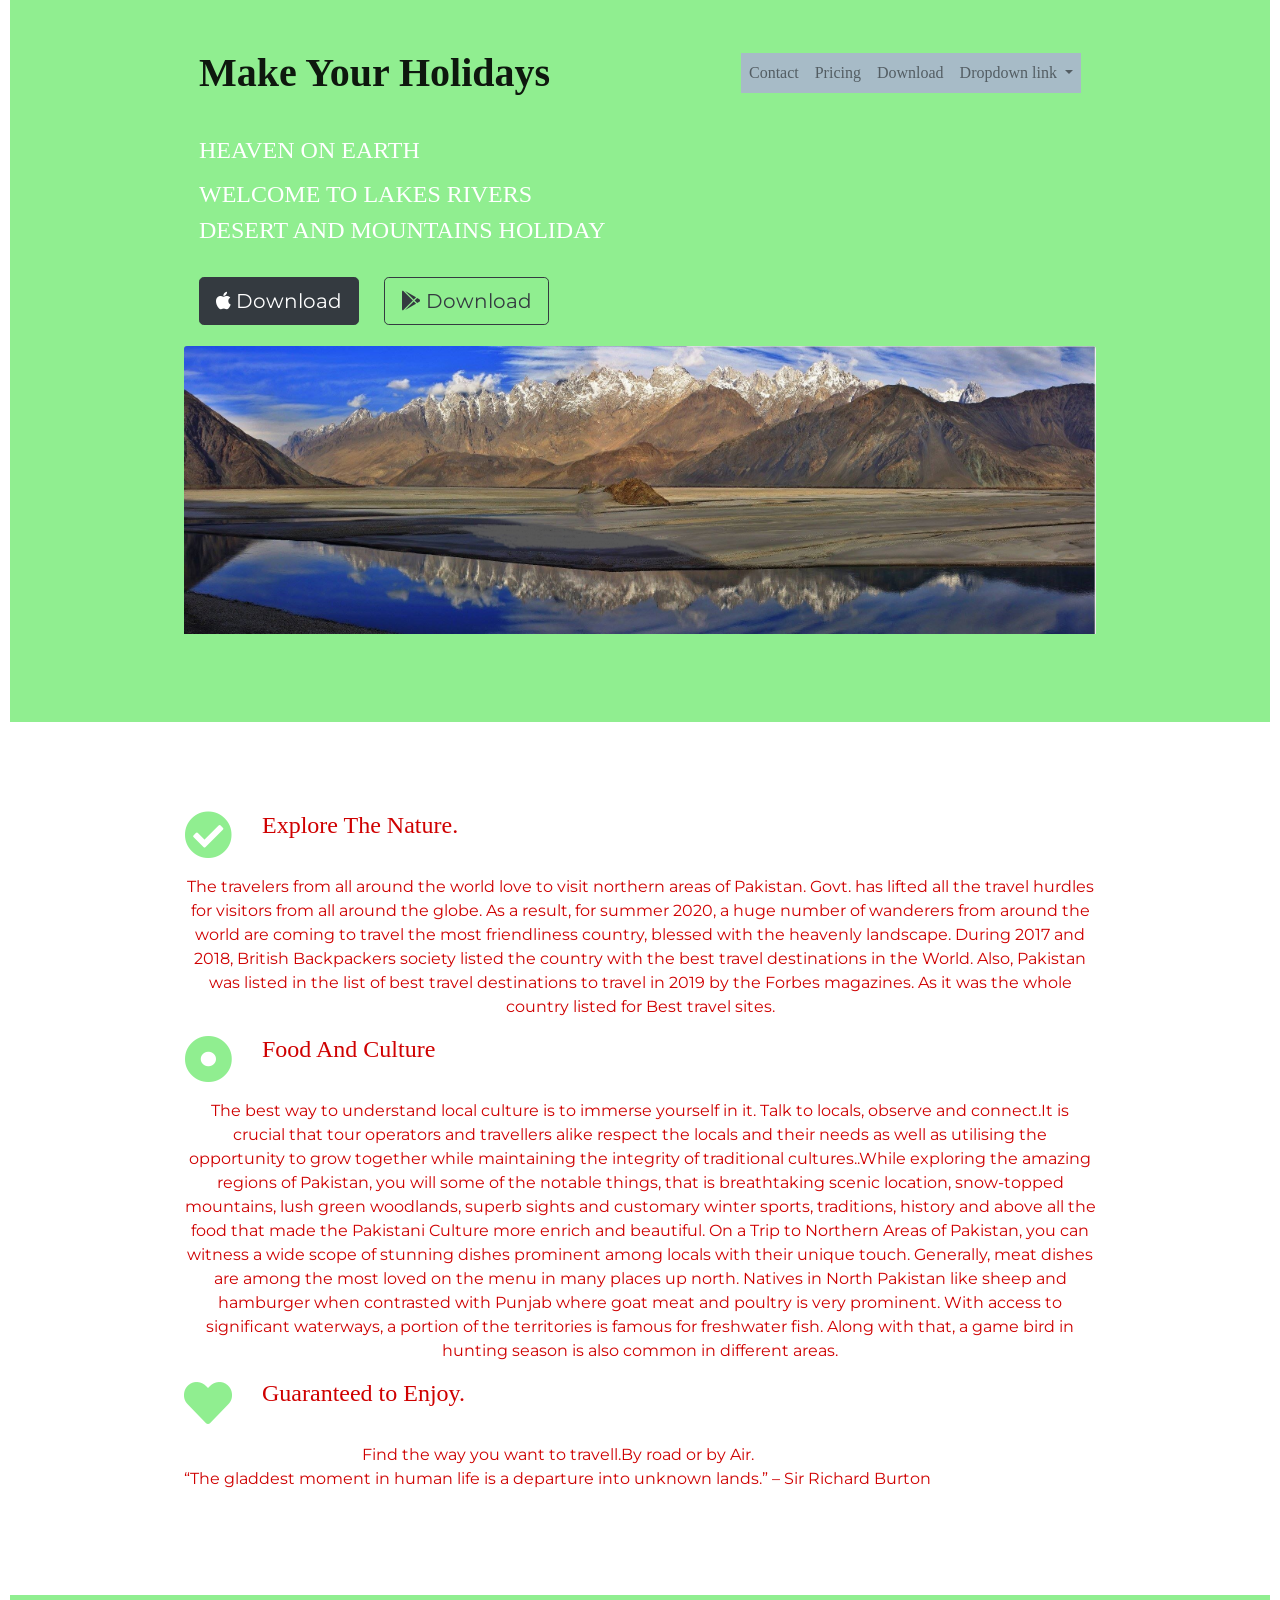
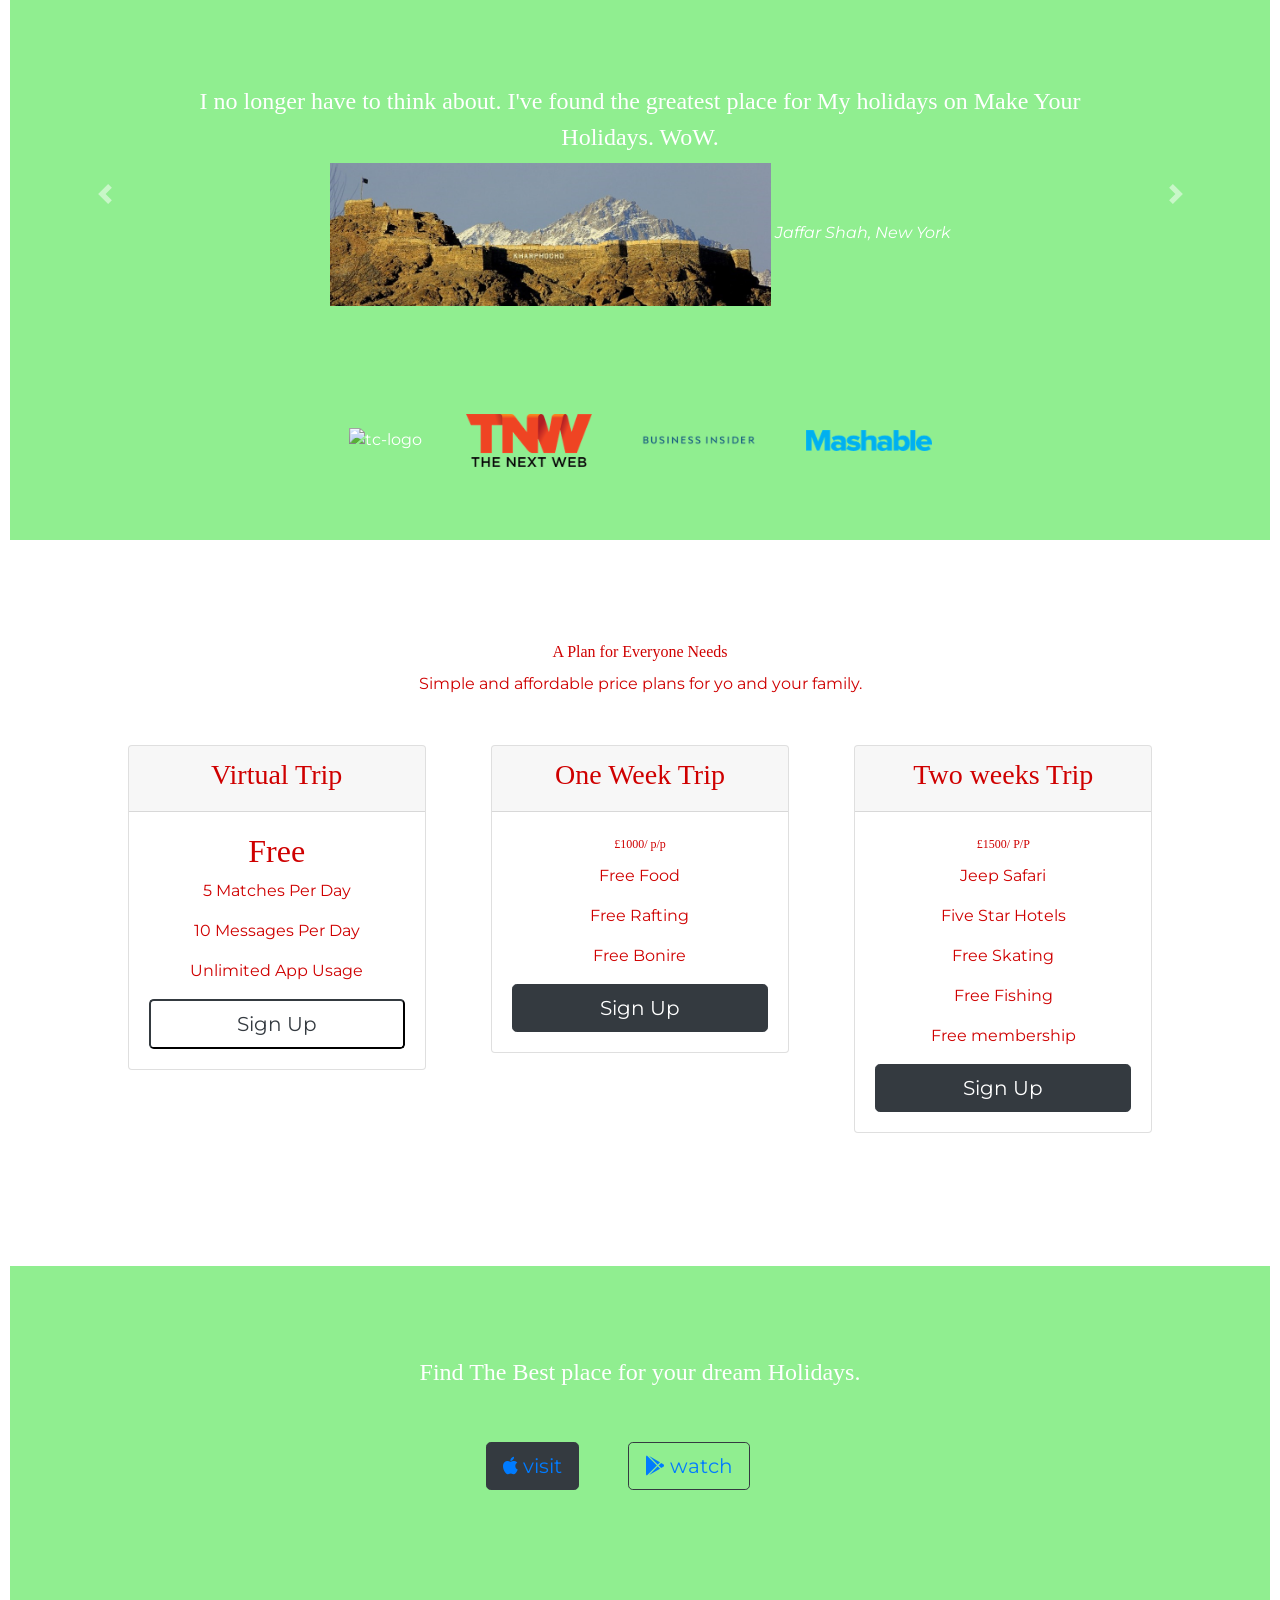
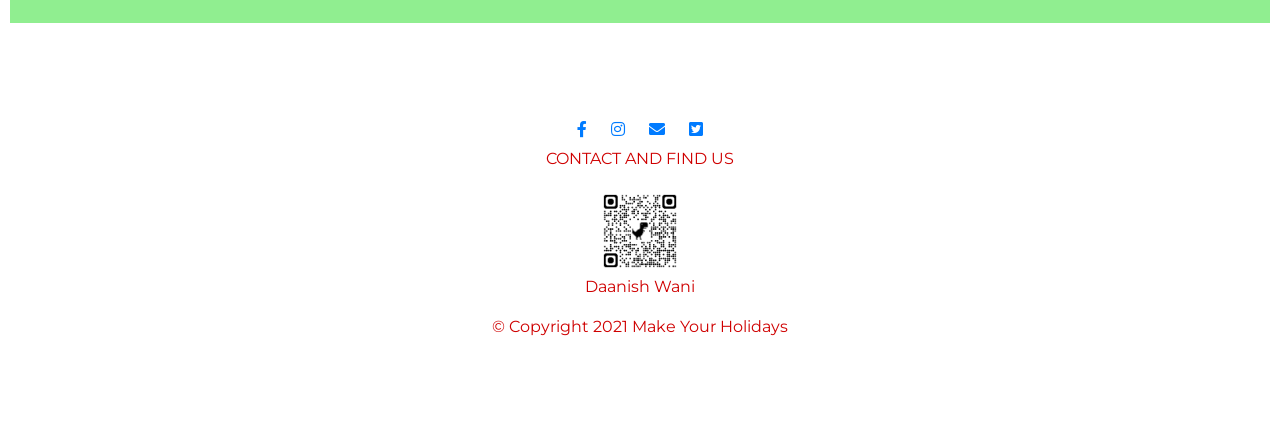
==== index.html @ 4385f71f "Update index.html Zender intergration" ====
<!DOCTYPE html>
<html lang="en" dir="ltr">

<head>
  <meta charset="utf-8">
  <meta name="“viewport”" content="“width=device-width," initial-scale="1.0”">
  <title>Make Your Holidays</title>
  <!-- Google fonts -->
  <link rel="preconnect" href="https://fonts.gstatic.com">
  <link href="https://fonts.googleapis.com/css2?family=Montserrat&family=Ubuntu&display=swap" rel="stylesheet">
  <!-- CSS stylesheet -->
  <link rel="stylesheet" href="https://maxcdn.bootstrapcdn.com/bootstrap/4.0.0/css/bootstrap.min.css" integrity="sha384-Gn5384xqQ1aoWXA+058RXPxPg6fy4IWvTNh0E263XmFcJlSAwiGgFAW/dAiS6JXm" crossorigin="anonymous">
  <link rel="stylesheet" href="CSS/styles.css">
  <!-- font Awesome -->
  <link rel="stylesheet" href="https://use.fontawesome.com/releases/v5.15.3/css/all.css" integrity="sha384-SZXxX4whJ79/gErwcOYf+zWLeJdY/qpuqC4cAa9rOGUstPomtqpuNWT9wdPEn2fk" crossorigin="anonymous">
  <!-- Boots Scripts -->
  <script src="https://code.jquery.com/jquery-3.2.1.slim.min.js" integrity="sha384-KJ3o2DKtIkvYIK3UENzmM7KCkRr/rE9/Qpg6aAZGJwFDMVNA/GpGFF93hXpG5KkN" crossorigin="anonymous"></script>
  <script src="https://cdnjs.cloudflare.com/ajax/libs/popper.js/1.12.9/umd/popper.min.js" integrity="sha384-ApNbgh9B+Y1QKtv3Rn7W3mgPxhU9K/ScQsAP7hUibX39j7fakFPskvXusvfa0b4Q" crossorigin="anonymous"></script>
  <script src="https://maxcdn.bootstrapcdn.com/bootstrap/4.0.0/js/bootstrap.min.js" integrity="sha384-JZR6Spejh4U02d8jOt6vLEHfe/JQGiRRSQQxSfFWpi1MquVdAyjUar5+76PVCmYl" crossorigin="anonymous"></script>
</head>

<body>

  <section class="colored-section" id="title">
    <div class="container-fluid">

      <!-- Nav Bar -->
      <nav class="navbar navbar-expand-lg navbar-light">
        <a class="navbar-brand" href=""> Make Your Holidays</a>
        <button class="navbar-toggler" type="button" data-toggle="collapse" data-target="#navbarSupportedContent" aria-controls="navbarSupportedContent" aria-expanded="false" aria-label="Toggle navigation">
          <span class="navbar-toggler-icon"></span>
        </button>
        <div class="collapse navbar-collapse" id="navbarSupportedContent">
          <ul class="navbar-nav ml-auto">
            <li class="nav-item">
              <a class="nav-link" href="#footer">Contact</a>
            </li>
            <li class="nav-item">
              <a class="nav-link" href="#pricing">Pricing</a>
            </li>
            <li class="nav-item">
              <a class="nav-link" href="#cta">Download</a>
            </li>
            <li class="nav-item dropdown">
              <a class="nav-link dropdown-toggle" href="#" id="navbarDropdownMenuLink" data-toggle="dropdown" aria-haspopup="true" aria-expanded="false">
                Dropdown link
              </a>
              <div class="dropdown-menu" aria-labelledby="navbarDropdownMenuLink">
                <a class="dropdown-item" href="#">Action</a>
                <a class="dropdown-item" href="#">Another action</a>
                <a class="dropdown-item" href="#">Something else here</a>

          </ul>
        </div>
      </nav>




      <!-- Title -->


      <div class="row">
        <div class="col-lg-6">
          <h1 class="big-heading">HEAVEN ON EARTH</h1>
          <h1 class="big-heading">WELCOME TO LAKES RIVERS DESERT AND MOUNTAINS HOLIDAY</h1>
          <button type="button" class="btn btn-dark btn-lg download-button"><i class="fab fa-apple"></i> Download</button>
          <button type="button" class=" btn btn-outline-dark btn-lg download-button"> <i class="fab fa-google-play"></i> Download</button>
        </div>
        <img class="card-img-top" src="images/skardu7.jpg" alt="skardu-image">

        </div>
      </div>
    </div>
  </section>


  <!-- Features -->

  <section id="features">
    <section class="white-section" id="features">
      <div class="container-fluid">


        <div class="row">

          <!-- <div class="feature-box col-lg-4"> -->
          <i class=" icon fas fa-check-circle fa-3x"></i>
          <h3 class="feature-title">Explore The Nature.</h3>

          <p>The travelers from all around the world love to visit northern areas of Pakistan. Govt. has lifted all the travel hurdles for visitors from all around the globe. As a result, for summer 2020, a huge number of wanderers from around the
            world
            are coming to travel the most friendliness country, blessed with the heavenly landscape. During 2017 and 2018, British Backpackers society listed the country with the best travel destinations in the World. Also, Pakistan was listed in the
            list
            of best travel destinations to travel in 2019 by the Forbes magazines. As it was the whole country listed for Best travel sites.</p>
          <!-- <div class="feature-box col-lg-4"> -->

          <i class=" icon fas fa-dot-circle fa-3x"></i>
          <h3 class="feature-title">Food And Culture</h3>
          <p>The best way to understand local culture is to immerse yourself in it. Talk to locals, observe and connect.It is crucial that tour operators and travellers alike respect the locals
            and their needs as well as utilising the opportunity to grow together while maintaining the integrity of traditional cultures..While exploring the amazing regions of Pakistan, you will some of the notable things, that is breathtaking
            scenic
            location, snow-topped mountains, lush green woodlands, superb sights and customary winter sports, traditions, history and above all the food that made the Pakistani Culture more enrich and beautiful.
            On a Trip to Northern Areas of Pakistan, you can witness a wide scope of stunning dishes prominent among locals with their unique touch. Generally, meat dishes are among the most loved on the menu in many places up north. Natives in North
            Pakistan like sheep and hamburger when contrasted with Punjab where goat meat and poultry is very prominent. With access to significant waterways, a portion of the territories is famous for freshwater fish. Along with that, a game bird in
            hunting season is also common in different areas. </p>
          <!-- <div class="feature-box col-lg-4"> -->

          <i class="icon fas fa-heart fa-3x"></i>

          <h3 class="feature-title">Guaranteed to Enjoy.</h3>

          <p>Find the way you want to travell.By road or by Air.<br>“The gladdest moment in human life is a departure into unknown lands.” – Sir Richard Burton</p>

    </section>


    <!-- Testimonials -->

    <section class="colored-section" id="testimonials">

      <div id="testimonial-carousel" class="carousel slide" data-ride="false">
        <div class="carousel-inner">
          <div class="carousel-item active container-fluid">
            <h2 class="testimonial-text">I no longer have to think about. I've found the greatest place for My holidays on Make Your Holidays. WoW.</h2>
            <img class="testimonial-image" src="images/skardu3.jpg" alt="skardu-3">
            <em>Jaffar Shah, New York</em>
          </div>
          <div class="carousel-item container-fluid ">
            <h2 class="testimonial-text">Me and my family used to be so feeling bored, but with Make Your holidays help, We've found the best place for holidays. I think.</h2>
            <img class="testimonial-image" src="images/skardu6.jpg" alt="skardu-6">
            <em>Baqir Ali, London</em>
          </div>

          <div class="carousel-item container-fluid ">
            <h2 class="testimonial-text">If  you really want to enjoy to breath fresh air, escape from your daily routine life and want to feel the nature then try Make My Holidays.</h2>
            <img class="testimonial-image" src="images/skardu7.jpg" alt="skardu-7">
            <em>Suraj Khan, London</em>
          </div>
          
            <div class="carousel-item container-fluid ">
            <h2 class="testimonial-text">This is not a dream, this is not imagination or this is not a animation what i say this is real You can feel it you can see it. Just you think about to go there. Click to Make My Holidays.</h2>
            <img class="testimonial-image" src="images/skardu8.jpg" alt="skardu-8">
            <em>Badsha Khan, Chagee</em>
          </div>
        </div>
        <a class="carousel-control-prev" href="#testimonial-carousel" role="button" data-slide="prev">
          <span class="carousel-control-prev-icon"></span>
          <span class="sr-only">Previous</span>
        </a>
        <a class="carousel-control-next" href="#testimonial-carousel" role="button" data-slide="next">
          <span class="carousel-control-next-icon"></span>

        </a>
      </div>
    </section>


    <!-- Press -->

    <section class="colored-section" id="press">
      <img class="press-logo" src="images/techcrunch.png" alt="tc-logo">
      <img class="press-logo" src="images/tnw.png" alt="tnw-logo">
      <img class="press-logo" src="images/bizinsider.png" alt="biz-insider-logo">
      <img class="press-logo" src="images/mashable.png" alt="mashable-logo">

    </section>

    <!-- Pricing -->

    <section class="white-section" id="pricing">

      <h2 class="section-heading">A Plan for Everyone Needs</h2>
      <p>Simple and affordable price plans for yo and your family.</p>

      <div class="row">

        <div class=" pricing-colum col-lg-4 col-md-6">
          <div class="card">
            <div class="card-header">
              <h3>Virtual Trip</h3>
            </div>
            <div class="card-body">

              <h2>Free</h2>
              <p>5 Matches Per Day</p>
              <p>10 Messages Per Day</p>
              <p>Unlimited App Usage</p>
              <button class="brn btn-lg btn-block btn-outline-dark" type="button">Sign Up</button>
            </div>
          </div>
        </div>

        <div class="pricing-colum col-lg-4 col-md-6">
          <div class="card">
            <div class="card-header">
              <h3>One Week Trip</h3>
            </div>

            <div class="card-body">
              <h2 class="price-text">£1000/ p/p</h2>
              <p>Free Food</p>
              <p>Free Rafting</p>
              <p>Free Bonire </p>
              <button class=" btn btn-lg btn-block btn-dark" type="button">Sign Up</button>

            </div>
          </div>
        </div>
        <div class="pricing-colum col-lg-4">
          <div class="card">
            <div class="card-header">
              <h3>Two weeks Trip</h3>
            </div>
            <div class="card-body">
              <h2 class="price-text">£1500/ P/P</h2>
              <p>Jeep Safari</p>
              <p>Five Star Hotels</p>
              <p>Free Skating</p>
              <p>Free Fishing</p>
              <p>Free membership</p>
              <button class=" btn btn-lg btn-block btn-dark" type="button">Sign Up</button>
            </div>

          </div>
        </div>
    </section>


    <!-- Call to Action -->

    <section class="colored-section" id="cta">
      <div class="container-fluid">


        <h3 class="big-heading">Find The Best place for your dream Holidays.</h3>
        <button class="download-button btn btn-lg btn-dark" type="button"><a class="cta" href="https://tripadvisor.co.uk/Tourism-g3576448-Gilgit_Baltistan-Vacations.html" target="_blank"><i class="fab fa-apple"></i> visit</button></a>
        <button class="download-button btn btn-lg btn-outline-dark" type="button"><a class="cta" href="https://youtube.com/watch?v=F8cYhngAZfI" target="_blank"> <i class="fab fa-google-play"></i> watch</button>
      </div>
    </section>




    <!-- Footer -->



    <footer class="white-section" id="footer">
      <div class="container-fluid">


        <a class="footer-link" href="https://www.facebook.com" target="_blank"><i class="social-icon fab fa-facebook-f"></i></a>
        <a class="footer-link" href="https://www.instagram.com" target="_blank"> <i class="social-icon fab fa-instagram"></i></a>
        <a class="footer-link" href="mailto:username@mail.com" target="_blank"> <i class="social-icon fas fa-envelope"></i></a>
        <a class="footer-link" href="https://www.twitter.com" target="_blank"> <i class="social-icon fab fa-twitter-square"></i></a>
        <p class="footer-text">CONTACT AND FIND US</p>
        <img class="QR"src="images/ZendrQR.png" alt="QR-image">
                       <p> Daanish Wani</p>
                <p>© Copyright 2021 Make Your Holidays</p>
      </div>
    </footer>


</body>


</html>
---- CSS/styles.css ----
body{
  font-family: "Montserrat";
  text-align: center;
  color:#cf0000;
  padding:0 10px;
}
/* Headings */
.big-heading{
  font-family: "Montserrat-Black";
  font-size: 1.5rem;
  line-height: 1.5;
}
.section-heading{
  font-size: 1rem;
  line-height: 1.5;
}
/* Container */
.container-fluid{
  padding:7% 15%;
}
/* Section */
.colored-section{
  background-color: lightgreen;
  color:#fff;
}
.white-section{
  background-color: #fff;
  top-width: 5px;
  bottom-width:5px;

}

h1, h2, h3, h4, h5,h6 {
font-family: "Montserrat-Bold"

}


/* Navegation Bar */
.navbar{
  padding: 0 0 1.5rem;

}

.navbar-brand{
  font-family: "unbuntu";
  font-size:2.5rem;
  font-weight: bold;
}
.nav-item{

  background-color: #a7bbc7;
}
.nav-link{
  font-size: 1rem;
  font-family: "Montserrat-light";
}


/* Download Button */
.download-button{
  margin:5% 5% 5% 0;
}
/* Title Section */

#title .container-fluid{

  padding:3% 15% 7%;
    text-align: left;
}


/* title-image */
.title-image{
  width: 80%;
  transform: rotate(0deg);
  position: absolute;
   right:5%;

}
/* Features Section */
#features{

  position: relative;
  z-index: 1;
}
.feature-title{
  font-size: 1.5rem;
  margin-left: 30px;
}
.feature-box{

  padding: 5%;
}
.icon{
  color:lightgreen;
  margin-bottom:1rem;

}
.icon:hover{
  color:#000;
}
/* testimonial Section */

.testimonial-text{
  font-size: 1.5rem;
  line-height: 1.5;
}
.testimonial-image{
  width: 50%

}

.skardu-image{
  width:10%;
  border-square: 100%;
  margin:5%;
}

#press{
  padding-bottom: 5%;

}
.press-logo{
  width:10%;
margin:20px 20px 10px;
}
/* Pricing section */
#pricing{
  padding:100px;
}
.price-text{
  font-size: .75rem;
  line-height: 1.5rem;
}
.pricing-colum{
  padding:3% 3%;

}
/* CTS Section */
/* Deleted becasue of refactoring the code */
.cta-heading{
font-family: "Montserrat-black";
font-size:1.5rem;
line-height:1.5rem;

}

.social-icon{
  margin:10px 10px;
}
.QR{
  width: 10%;
}
@media(max-width: 1028px){
  #title {
    text-align: center;
  }
  .title-image{
    position:static;
    transform: rotate(0);
  }
}
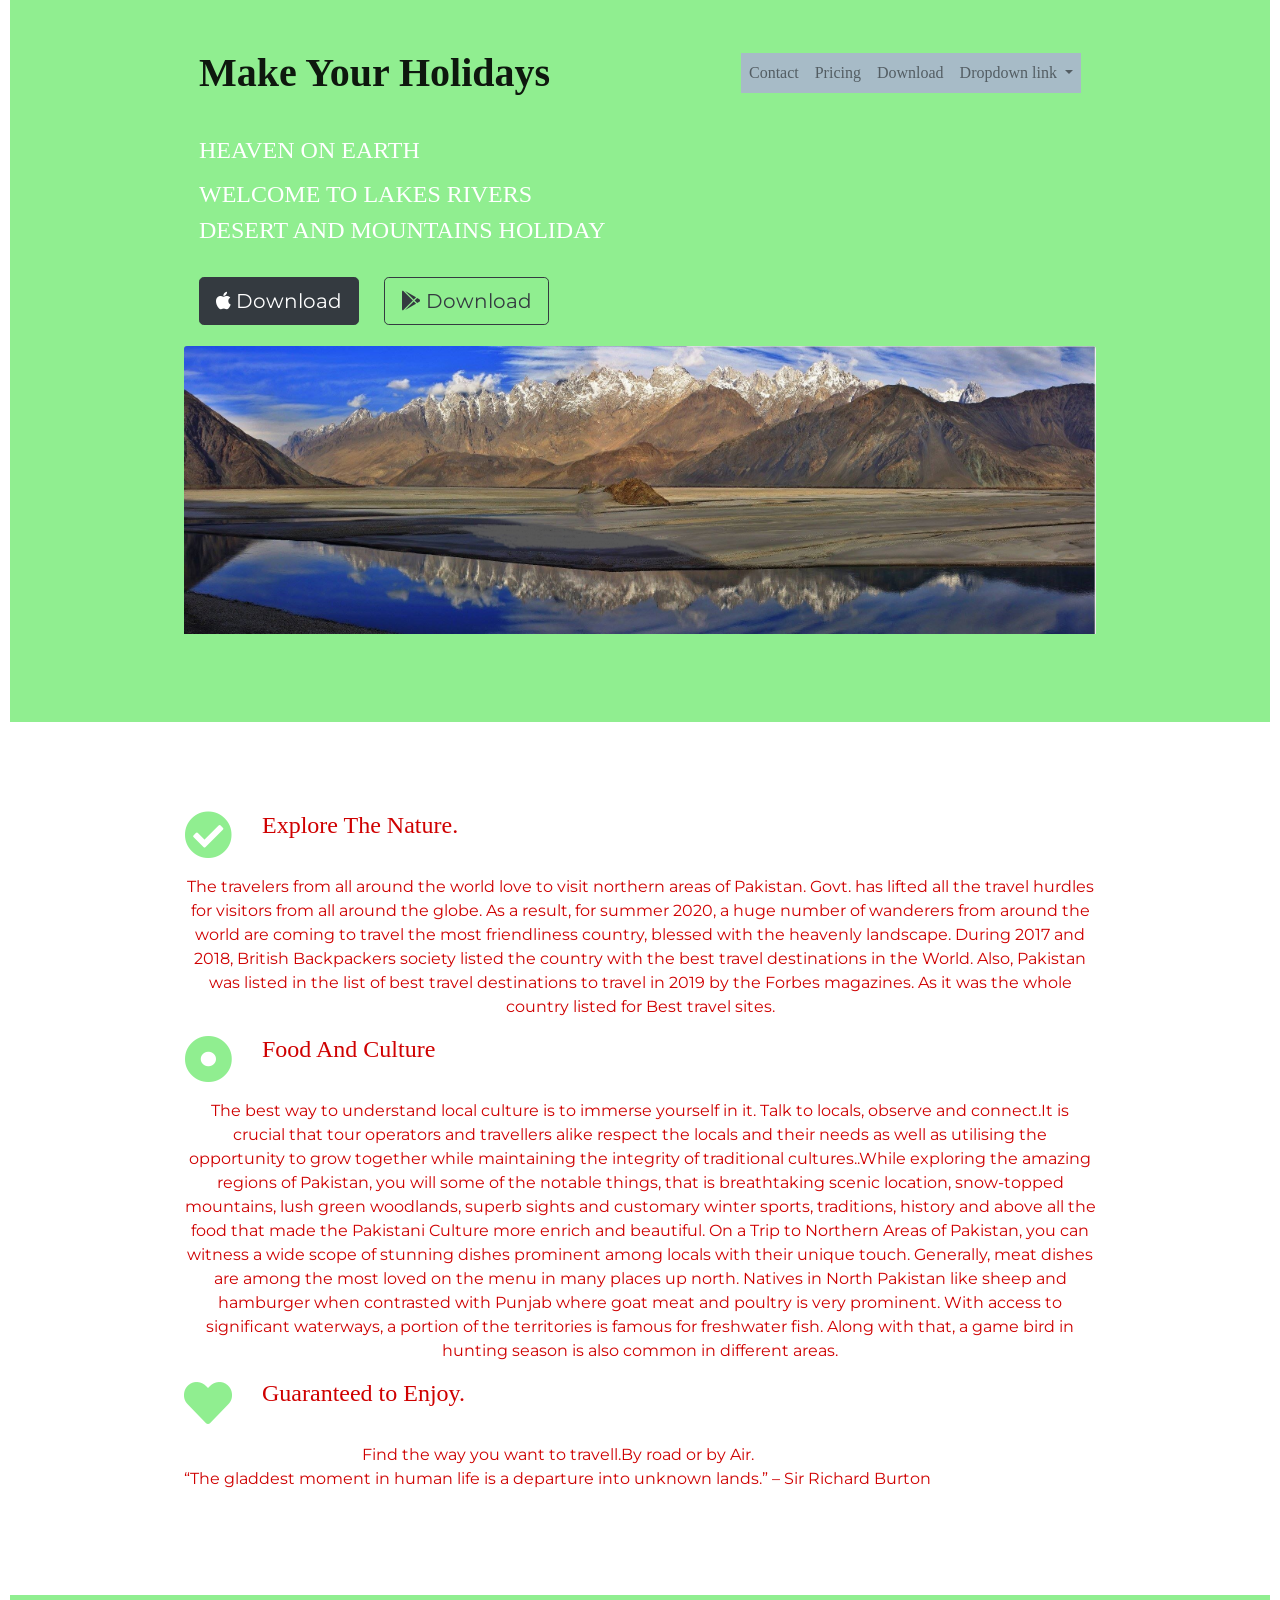
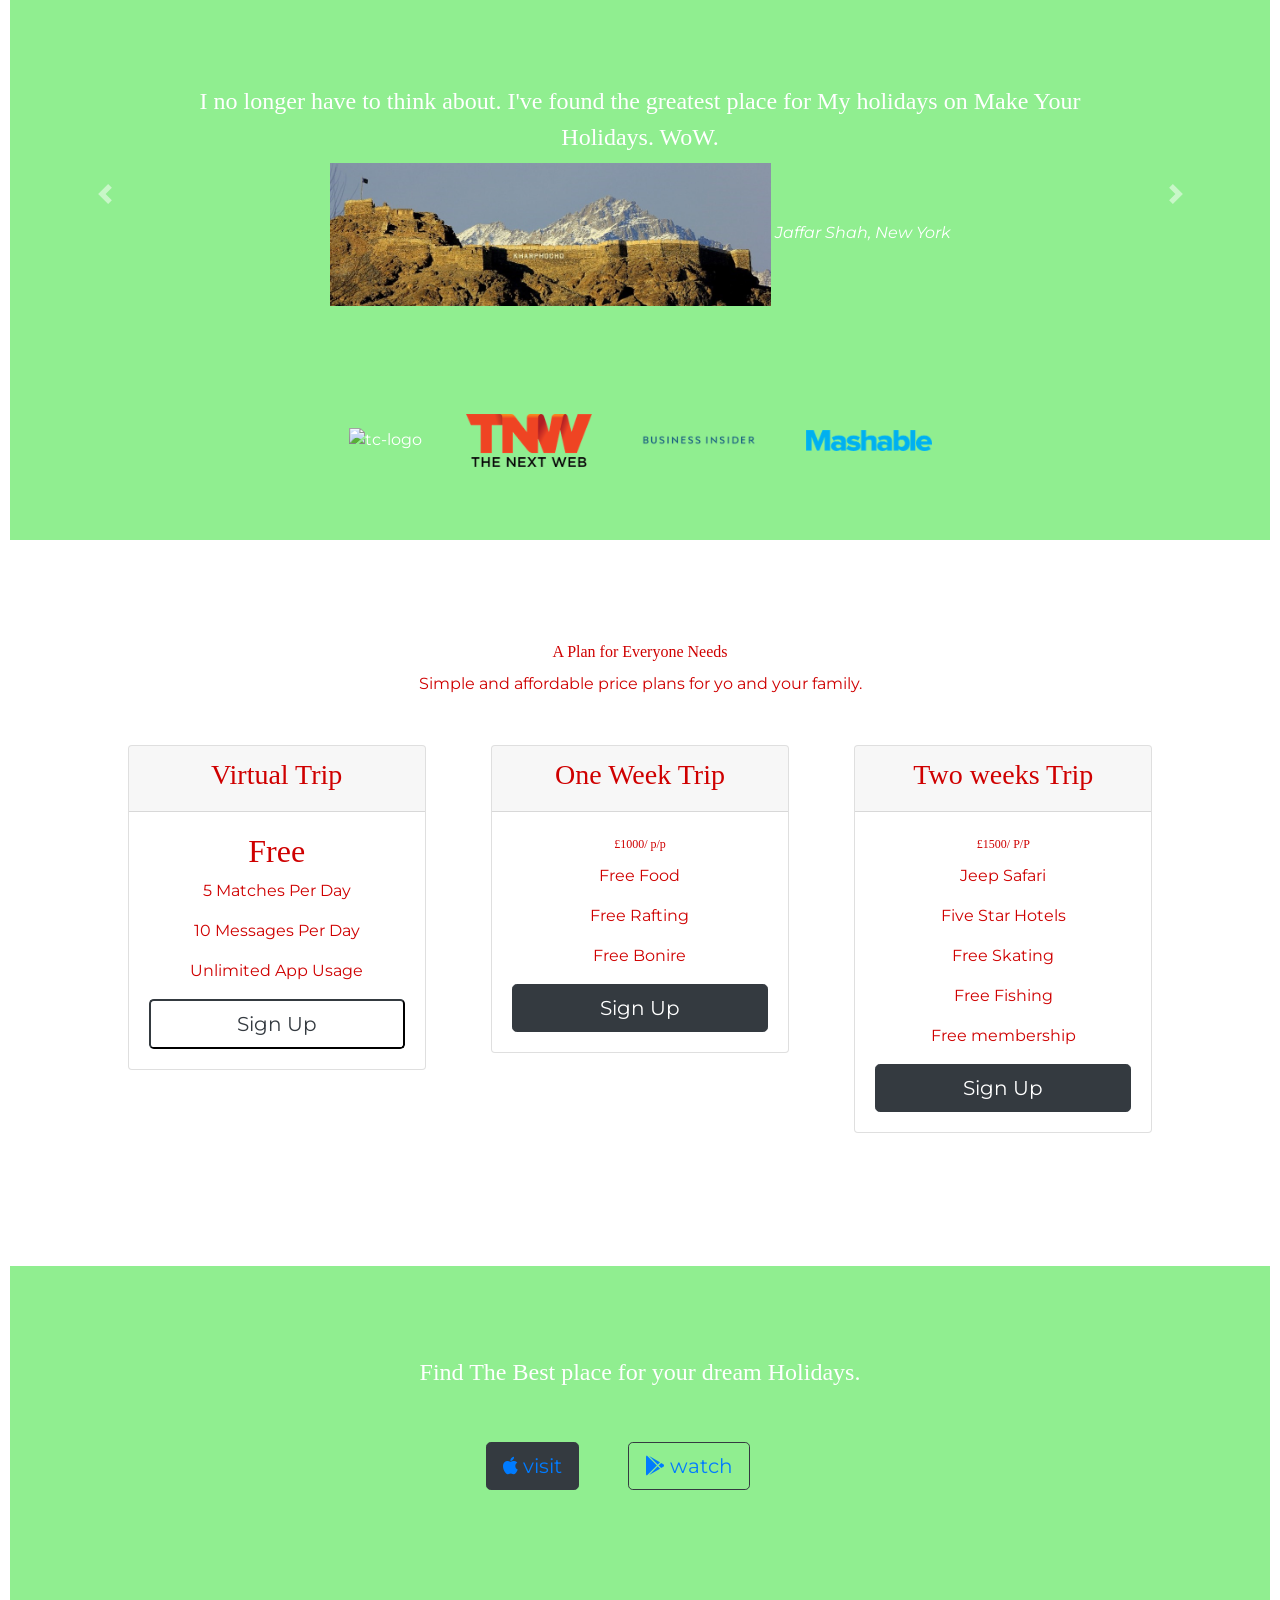
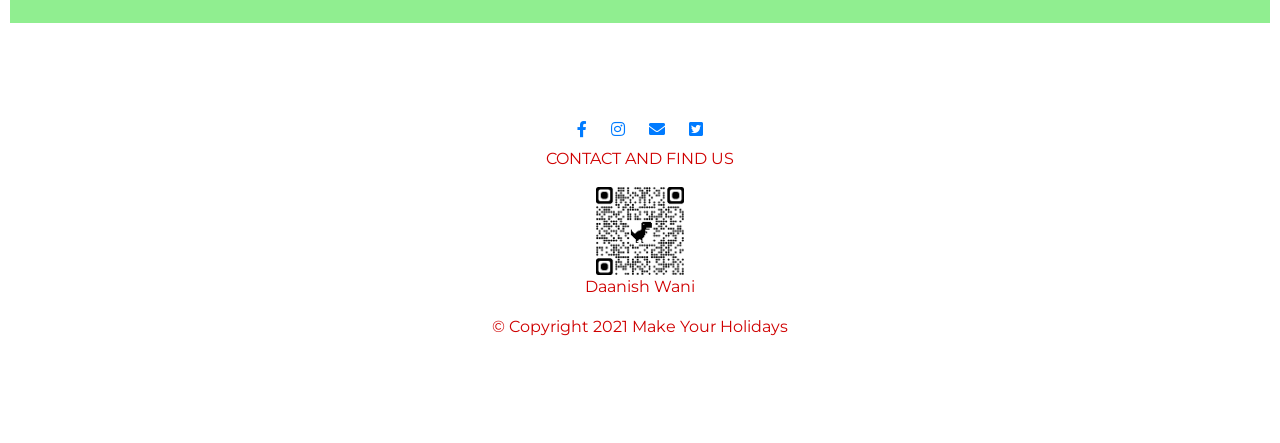
==== commit 509264b8: "Update index.html Set back to original QR" ====
--- a/index.html
+++ b/index.html
@@ -255,7 +255,7 @@
         <a class="footer-link" href="mailto:username@mail.com" target="_blank"> <i class="social-icon fas fa-envelope"></i></a>
         <a class="footer-link" href="https://www.twitter.com" target="_blank"> <i class="social-icon fab fa-twitter-square"></i></a>
         <p class="footer-text">CONTACT AND FIND US</p>
-        <img class="QR"src="images/ZendrQR.png" alt="QR-image">
+        <img class="QR"src="images/QR.png" alt="QR-image">
                        <p> Daanish Wani</p>
                 <p>© Copyright 2021 Make Your Holidays</p>
       </div>
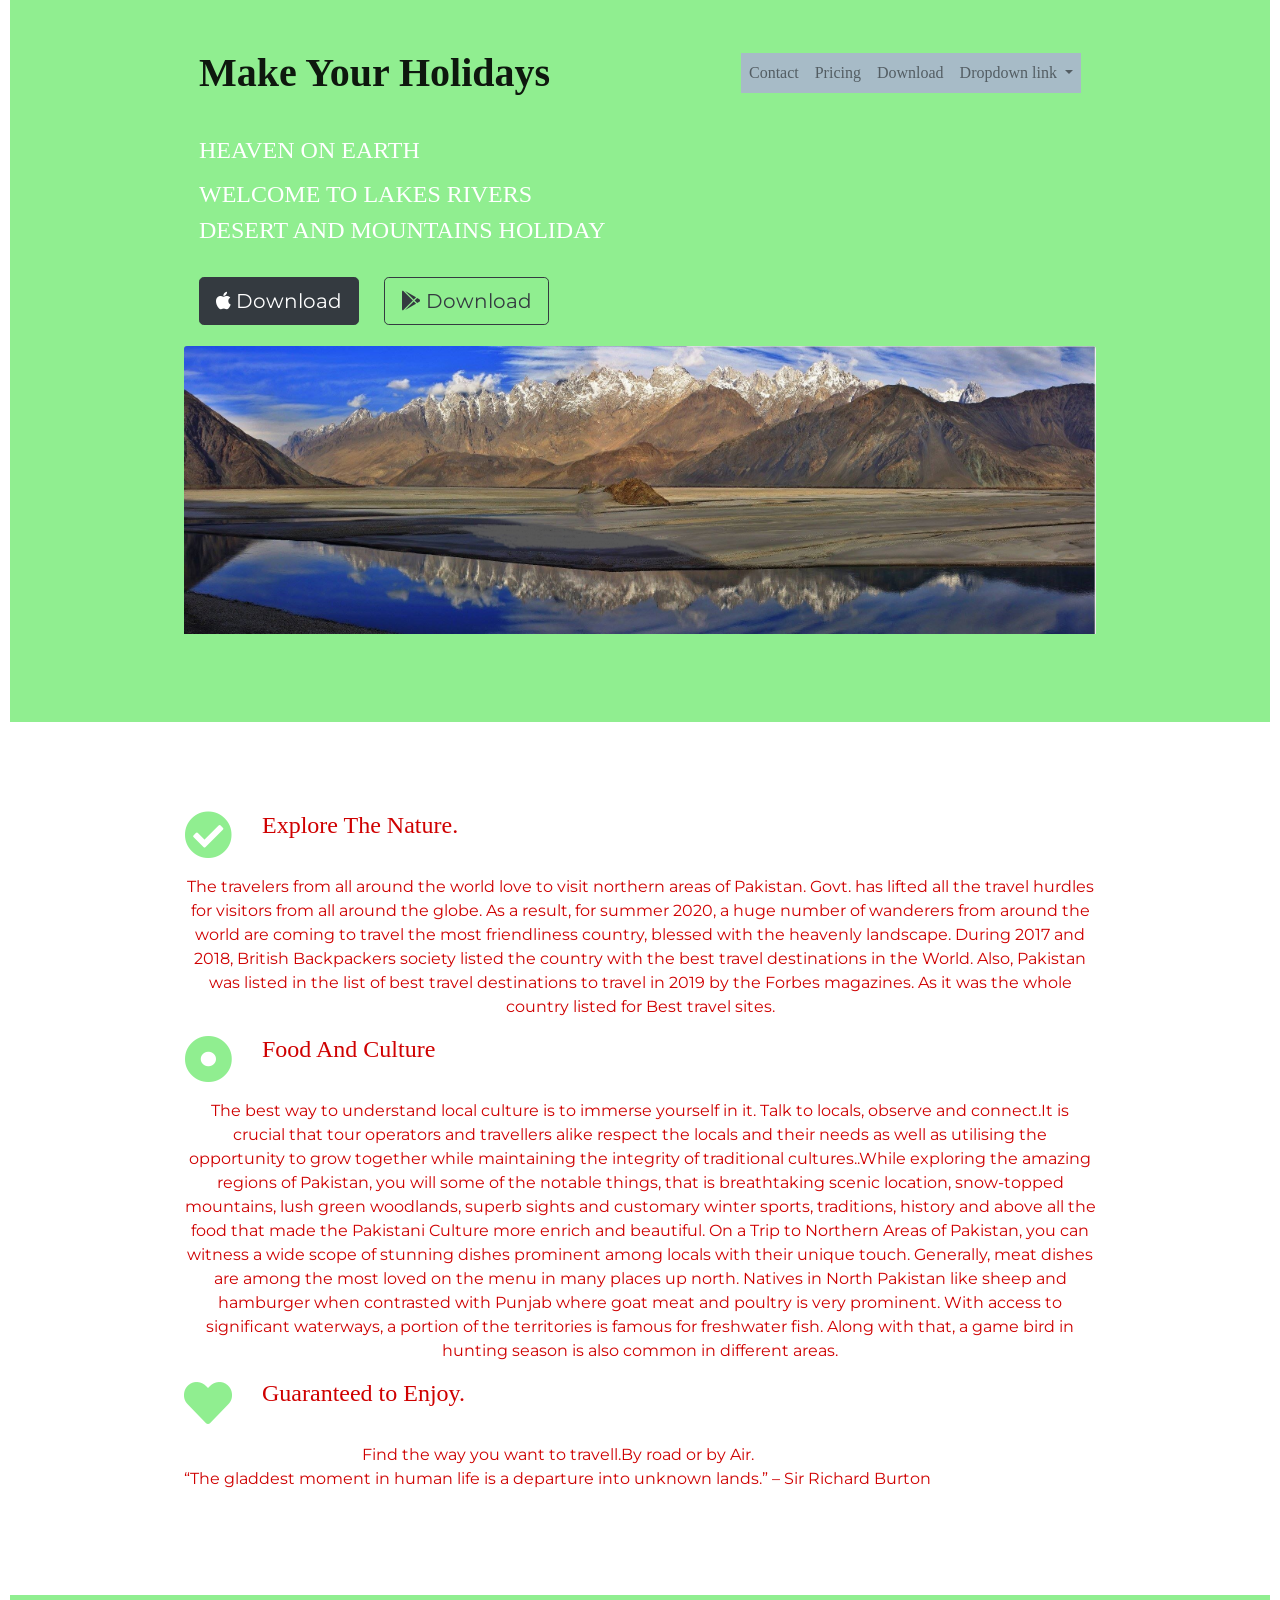
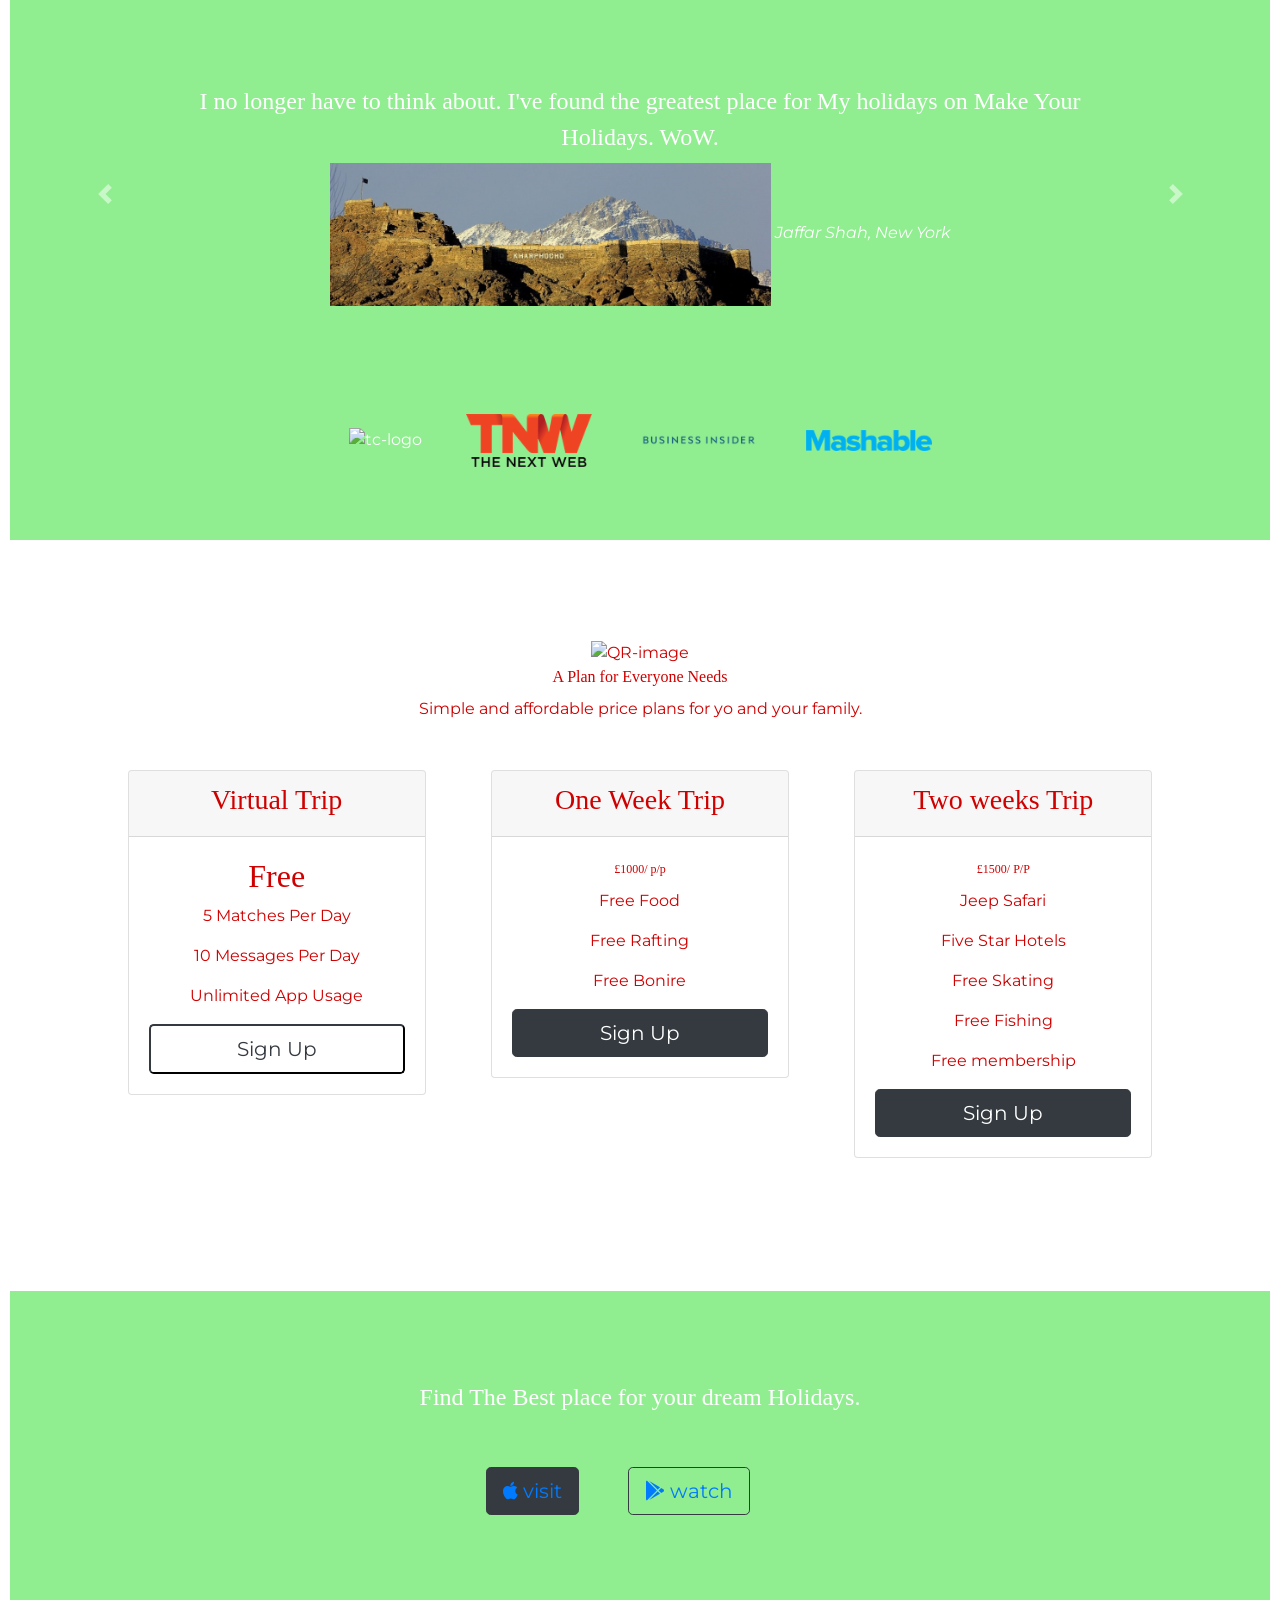
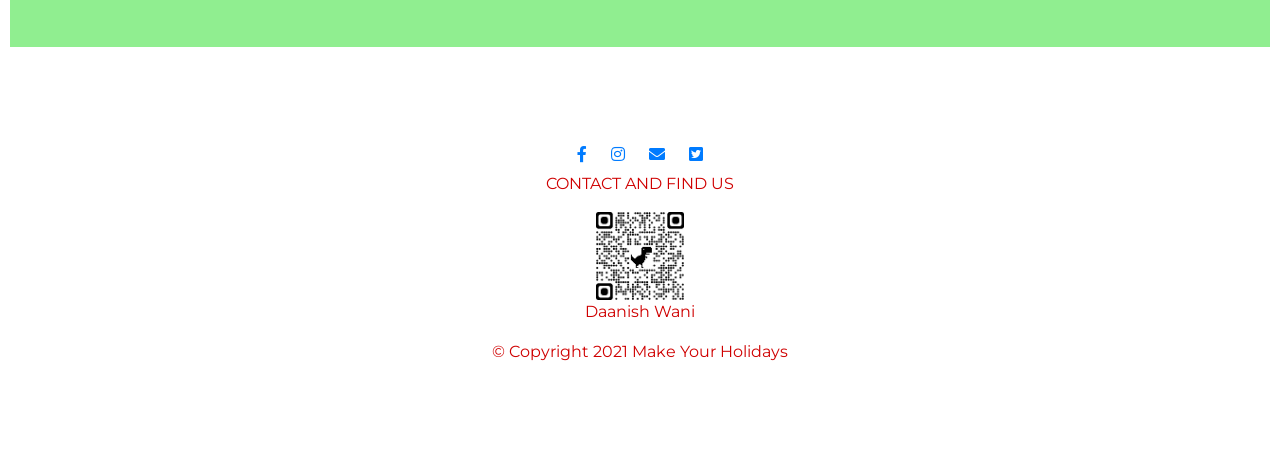
==== commit 5003344f: "Update index.html Scan for pay QR code added." ====
--- a/index.html
+++ b/index.html
@@ -169,6 +169,7 @@
     <!-- Pricing -->
 
     <section class="white-section" id="pricing">
+       <img class="QR"src="images/ScanForPay.png" alt="QR-image">
 
       <h2 class="section-heading">A Plan for Everyone Needs</h2>
       <p>Simple and affordable price plans for yo and your family.</p>
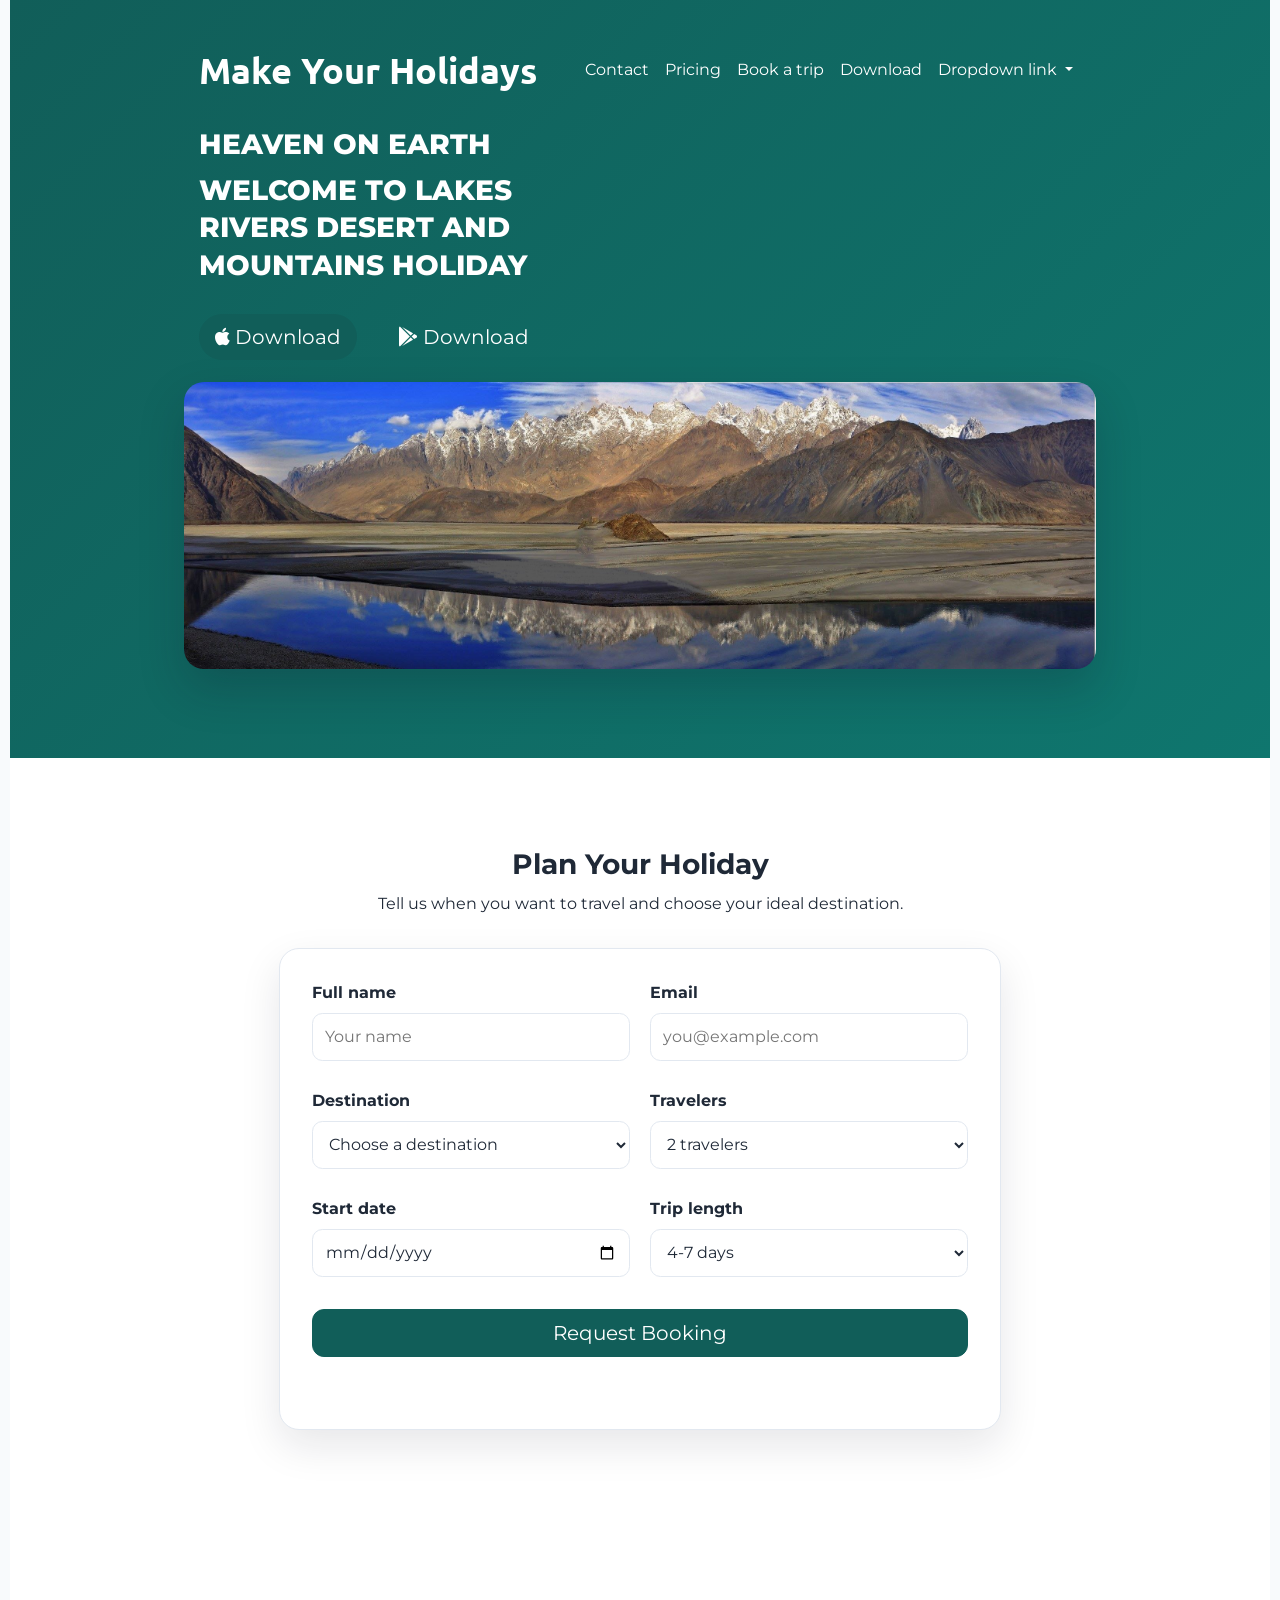
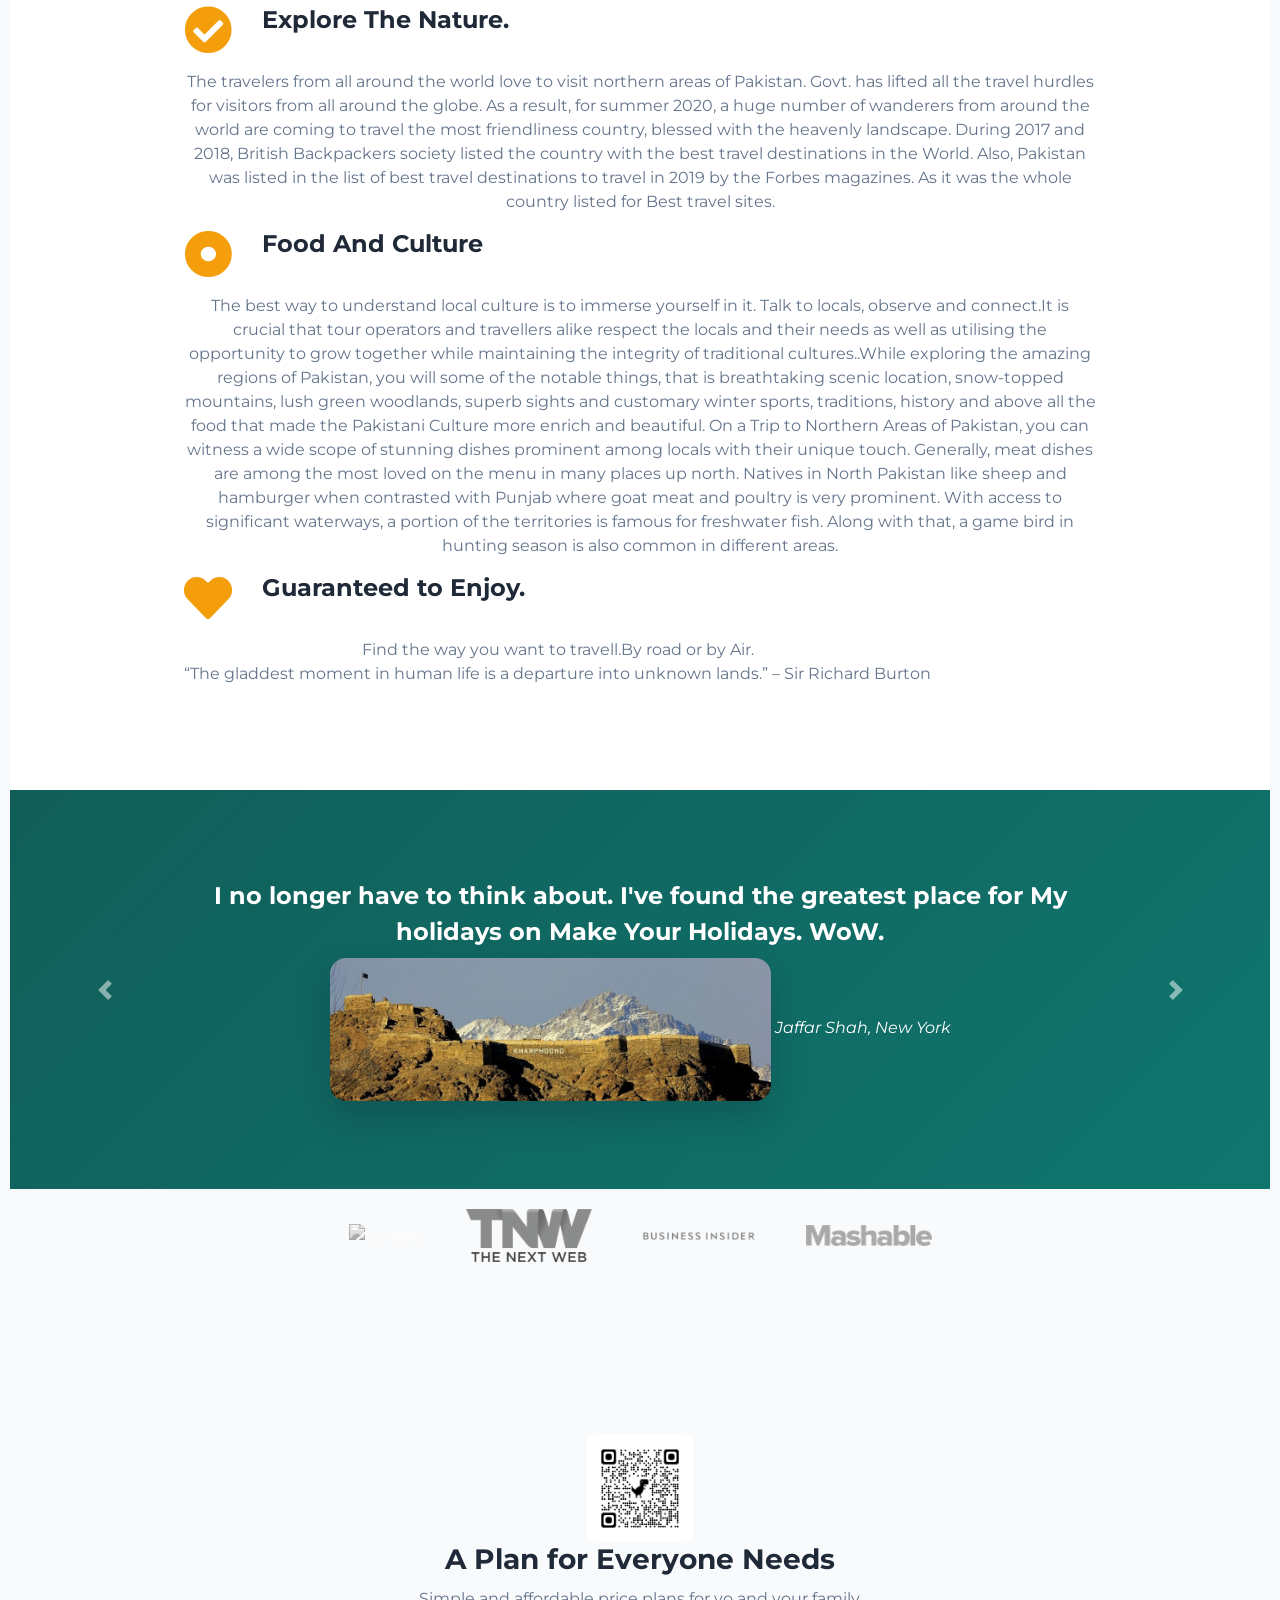
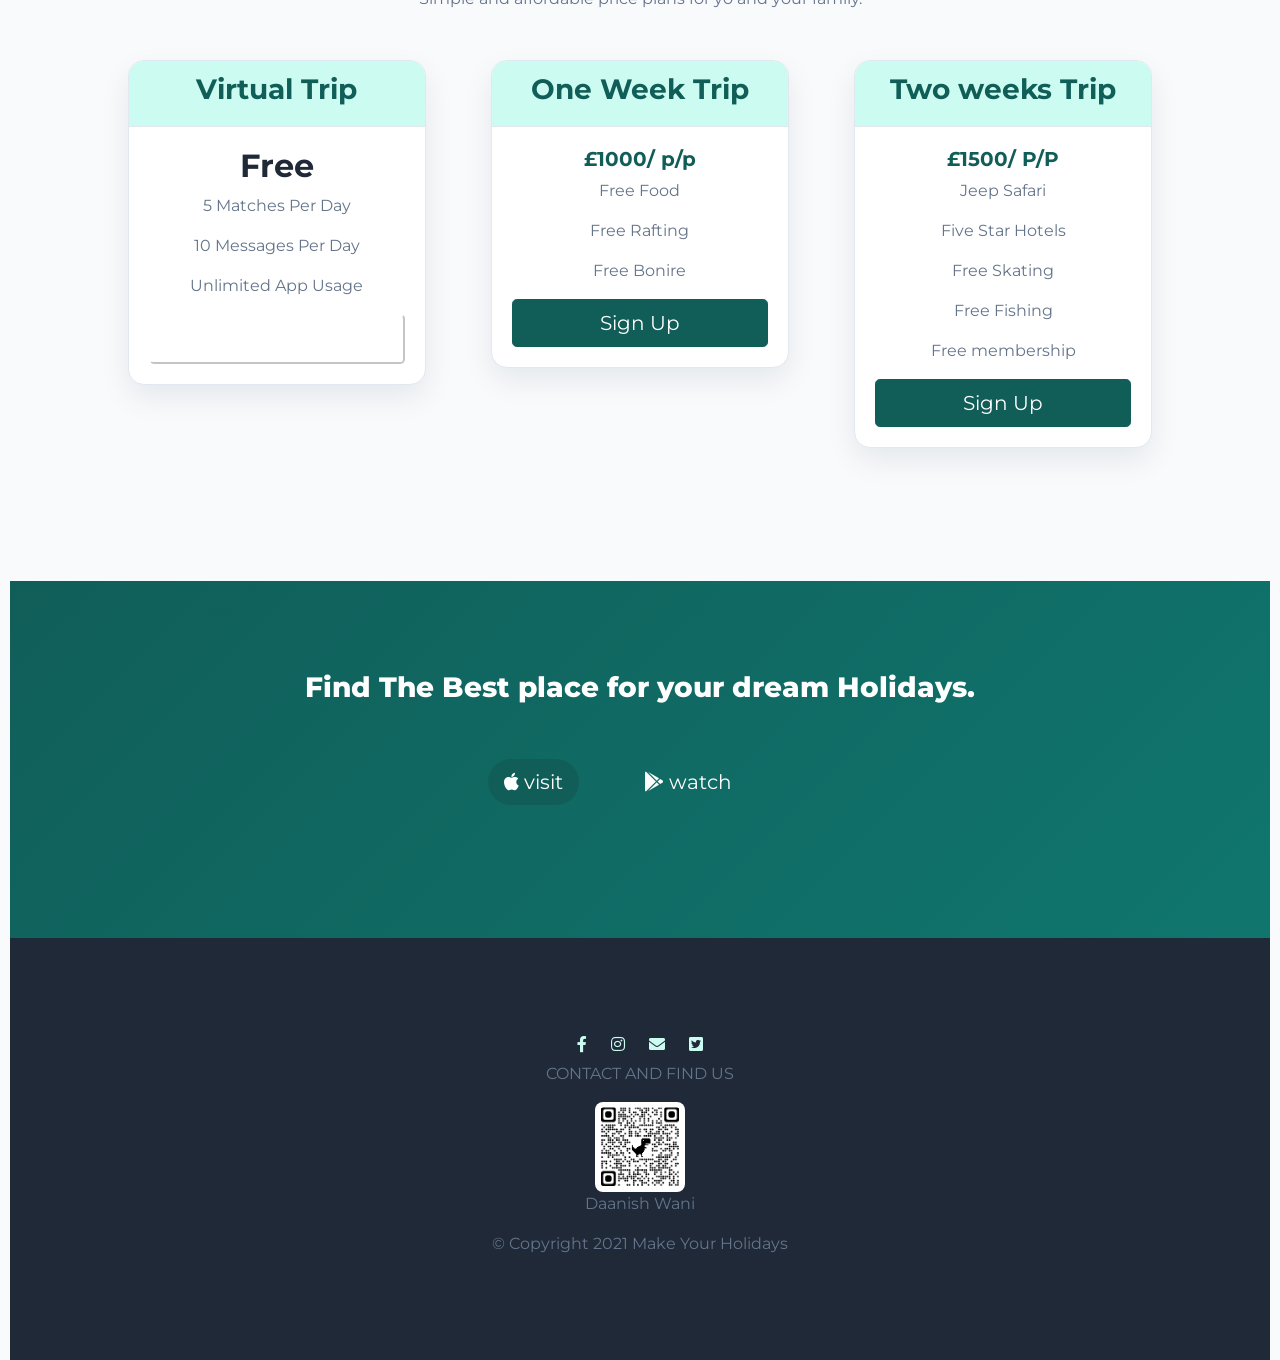
==== commit 1690b09a: "Add holiday booking form Co-authored-by: Copilot App <223556219+Copilot@users.noreply.github.com>" ====
--- a/index.html
+++ b/index.html
@@ -3,7 +3,7 @@
 
 <head>
   <meta charset="utf-8">
-  <meta name="“viewport”" content="“width=device-width," initial-scale="1.0”">
+  <meta name="viewport" content="width=device-width, initial-scale=1.0">
   <title>Make Your Holidays</title>
   <!-- Google fonts -->
   <link rel="preconnect" href="https://fonts.gstatic.com">
@@ -39,6 +39,9 @@
               <a class="nav-link" href="#pricing">Pricing</a>
             </li>
             <li class="nav-item">
+              <a class="nav-link" href="#booking">Book a trip</a>
+            </li>
+            <li class="nav-item">
               <a class="nav-link" href="#cta">Download</a>
             </li>
             <li class="nav-item dropdown">
@@ -75,6 +78,64 @@
   </section>
 
 
+  <!-- Booking -->
+
+  <section class="white-section" id="booking">
+    <div class="container-fluid booking-section">
+      <h2 class="section-heading">Plan Your Holiday</h2>
+      <p>Tell us when you want to travel and choose your ideal destination.</p>
+
+      <form class="booking-form" id="booking-form">
+        <div class="booking-grid">
+          <label>
+            Full name
+            <input type="text" name="name" placeholder="Your name" required>
+          </label>
+          <label>
+            Email
+            <input type="email" name="email" placeholder="you@example.com" required>
+          </label>
+          <label>
+            Destination
+            <select name="destination" required>
+              <option value="" selected disabled>Choose a destination</option>
+              <option>Skardu</option>
+              <option>Gilgit</option>
+              <option>Hunza</option>
+              <option>Swat</option>
+            </select>
+          </label>
+          <label>
+            Travelers
+            <select name="travelers" required>
+              <option value="1">1 traveler</option>
+              <option value="2" selected>2 travelers</option>
+              <option value="3">3 travelers</option>
+              <option value="4">4 travelers</option>
+              <option value="5+">5+ travelers</option>
+            </select>
+          </label>
+          <label>
+            Start date
+            <input type="date" name="start-date" required>
+          </label>
+          <label>
+            Trip length
+            <select name="trip-length" required>
+              <option value="1-3">1-3 days</option>
+              <option value="4-7" selected>4-7 days</option>
+              <option value="8-14">8-14 days</option>
+              <option value="15+">15+ days</option>
+            </select>
+          </label>
+        </div>
+        <button class="btn btn-lg btn-dark booking-submit" type="submit">Request Booking</button>
+        <p class="booking-success" id="booking-success" role="status" aria-live="polite"></p>
+      </form>
+    </div>
+  </section>
+
+
   <!-- Features -->
 
   <section id="features">
@@ -137,7 +198,7 @@
             <img class="testimonial-image" src="images/skardu7.jpg" alt="skardu-7">
             <em>Suraj Khan, London</em>
           </div>
-          
+
             <div class="carousel-item container-fluid ">
             <h2 class="testimonial-text">This is not a dream, this is not imagination or this is not a animation what i say this is real You can feel it you can see it. Just you think about to go there. Click to Make My Holidays.</h2>
             <img class="testimonial-image" src="images/skardu8.jpg" alt="skardu-8">
@@ -262,6 +323,22 @@
       </div>
     </footer>
 
+  <script>
+    (function () {
+      var form = document.getElementById("booking-form");
+      var success = document.getElementById("booking-success");
+      var dateInput = form.elements["start-date"];
+
+      dateInput.min = new Date().toISOString().split("T")[0];
+
+      form.addEventListener("submit", function (event) {
+        event.preventDefault();
+        success.textContent = "Thank you! Your trip request has been received.";
+        form.reset();
+        dateInput.min = new Date().toISOString().split("T")[0];
+      });
+    }());
+  </script>
 
 </body>
 
--- a/CSS/styles.css
+++ b/CSS/styles.css
@@ -1,163 +1,366 @@
-body{
-  font-family: "Montserrat";
-  text-align: center;
-  color:#cf0000;
-  padding:0 10px;
-}
-/* Headings */
-.big-heading{
-  font-family: "Montserrat-Black";
-  font-size: 1.5rem;
-  line-height: 1.5;
-}
-.section-heading{
-  font-size: 1rem;
-  line-height: 1.5;
-}
-/* Container */
-.container-fluid{
-  padding:7% 15%;
-}
-/* Section */
-.colored-section{
-  background-color: lightgreen;
-  color:#fff;
-}
-.white-section{
-  background-color: #fff;
-  top-width: 5px;
-  bottom-width:5px;
-
-}
-
-h1, h2, h3, h4, h5,h6 {
-font-family: "Montserrat-Bold"
-
-}
-
-
-/* Navegation Bar */
-.navbar{
-  padding: 0 0 1.5rem;
-
-}
-
-.navbar-brand{
-  font-family: "unbuntu";
-  font-size:2.5rem;
-  font-weight: bold;
-}
-.nav-item{
-
-  background-color: #a7bbc7;
-}
-.nav-link{
-  font-size: 1rem;
-  font-family: "Montserrat-light";
-}
-
-
-/* Download Button */
-.download-button{
-  margin:5% 5% 5% 0;
-}
-/* Title Section */
-
-#title .container-fluid{
-
-  padding:3% 15% 7%;
-    text-align: left;
-}
-
-
-/* title-image */
-.title-image{
-  width: 80%;
-  transform: rotate(0deg);
-  position: absolute;
-   right:5%;
-
-}
-/* Features Section */
-#features{
-
-  position: relative;
-  z-index: 1;
-}
-.feature-title{
-  font-size: 1.5rem;
-  margin-left: 30px;
-}
-.feature-box{
-
-  padding: 5%;
-}
-.icon{
-  color:lightgreen;
-  margin-bottom:1rem;
-
-}
-.icon:hover{
-  color:#000;
-}
-/* testimonial Section */
-
-.testimonial-text{
-  font-size: 1.5rem;
-  line-height: 1.5;
-}
-.testimonial-image{
-  width: 50%
-
-}
-
-.skardu-image{
-  width:10%;
-  border-square: 100%;
-  margin:5%;
-}
-
-#press{
-  padding-bottom: 5%;
-
-}
-.press-logo{
-  width:10%;
-margin:20px 20px 10px;
-}
-/* Pricing section */
-#pricing{
-  padding:100px;
-}
-.price-text{
-  font-size: .75rem;
-  line-height: 1.5rem;
-}
-.pricing-colum{
-  padding:3% 3%;
-
-}
-/* CTS Section */
-/* Deleted becasue of refactoring the code */
-.cta-heading{
-font-family: "Montserrat-black";
-font-size:1.5rem;
-line-height:1.5rem;
-
-}
-
-.social-icon{
-  margin:10px 10px;
-}
-.QR{
-  width: 10%;
-}
-@media(max-width: 1028px){
-  #title {
-    text-align: center;
-  }
-  .title-image{
-    position:static;
-    transform: rotate(0);
-  }
-}
+/* Modern color palette */
+:root {
+  --primary: #0f766e;
+  --primary-dark: #115e59;
+  --primary-light: #ccfbf1;
+  --accent: #f59e0b;
+  --ink: #1f2937;
+  --muted: #64748b;
+  --surface: #ffffff;
+  --surface-alt: #f8fafc;
+  --border: #e2e8f0;
+}
+
+body {
+  font-family: "Montserrat", sans-serif;
+  text-align: center;
+  color: var(--ink);
+  background: var(--surface-alt);
+  padding: 0 10px;
+}
+
+/* Headings */
+.big-heading {
+  font-family: "Montserrat", sans-serif;
+  font-size: 1.75rem;
+  line-height: 1.35;
+  font-weight: 800;
+}
+
+.section-heading {
+  font-size: 1.75rem;
+  line-height: 1.35;
+  color: var(--ink);
+}
+
+/* Container */
+.container-fluid {
+  padding: 7% 15%;
+}
+
+/* Section */
+.colored-section {
+  background: linear-gradient(135deg, var(--primary-dark), var(--primary));
+  color: var(--surface);
+}
+
+.white-section {
+  background-color: var(--surface);
+}
+
+h1, h2, h3, h4, h5, h6 {
+  font-family: "Montserrat", sans-serif;
+  font-weight: 700;
+}
+
+/* Navigation Bar */
+.navbar {
+  padding: 0 0 1.5rem;
+}
+
+.navbar-brand {
+  font-family: "Ubuntu", sans-serif;
+  font-size: 2.25rem;
+  font-weight: bold;
+  color: var(--surface) !important;
+}
+
+.nav-item {
+  background-color: transparent;
+}
+
+.nav-link {
+  font-size: 1rem;
+  font-family: "Montserrat", sans-serif;
+  color: var(--surface) !important;
+}
+
+.nav-link:hover,
+.nav-link:focus {
+  color: var(--primary-light) !important;
+}
+
+.dropdown-menu {
+  border: 0;
+  box-shadow: 0 12px 30px rgba(15, 23, 42, 0.16);
+}
+
+.dropdown-item {
+  color: var(--ink);
+}
+
+/* Buttons */
+.download-button {
+  margin: 5% 5% 5% 0;
+  border-radius: 999px;
+  border: none;
+}
+
+.btn-dark {
+  background-color: var(--primary-dark);
+  border-color: var(--primary-dark);
+}
+
+.btn-dark:hover,
+.btn-dark:focus {
+  background-color: #134e4a;
+  border-color: #134e4a;
+}
+
+.btn-outline-dark {
+  color: var(--surface);
+  border-color: rgba(255, 255, 255, 0.7);
+}
+
+.btn-outline-dark:hover,
+.btn-outline-dark:focus {
+  color: var(--primary-dark);
+  background-color: var(--surface);
+  border-color: var(--surface);
+}
+
+/* Title Section */
+#title .container-fluid {
+  padding: 3% 15% 7%;
+  text-align: left;
+}
+
+/* Title image */
+.title-image,
+.card-img-top {
+  width: 100%;
+  border-radius: 1.25rem;
+  object-fit: cover;
+  box-shadow: 0 20px 45px rgba(15, 23, 42, 0.22);
+}
+
+/* Features Section */
+#features {
+  position: relative;
+  z-index: 1;
+  background: var(--surface);
+}
+
+.feature-title {
+  font-size: 1.5rem;
+  margin-left: 30px;
+  color: var(--ink);
+}
+
+.feature-box {
+  padding: 5%;
+}
+
+.icon {
+  color: var(--accent);
+  margin-bottom: 1rem;
+}
+
+.icon:hover {
+  color: var(--primary);
+}
+
+#features p {
+  color: var(--muted);
+}
+
+/* Testimonials */
+.testimonial-text {
+  font-size: 1.5rem;
+  line-height: 1.5;
+  color: var(--surface);
+}
+
+.testimonial-image {
+  width: 50%;
+  max-width: 720px;
+  border-radius: 1rem;
+  box-shadow: 0 16px 35px rgba(15, 23, 42, 0.22);
+}
+
+.skardu-image {
+  width: 10%;
+  border-radius: 100%;
+  margin: 5%;
+}
+
+#press {
+  padding-bottom: 5%;
+  background: var(--surface-alt);
+}
+
+.press-logo {
+  width: 10%;
+  margin: 20px 20px 10px;
+  filter: grayscale(100%);
+  opacity: 0.75;
+}
+
+/* Pricing */
+#pricing {
+  padding: 100px;
+  background: var(--surface-alt);
+}
+
+#pricing .card {
+  border: 1px solid var(--border);
+  border-radius: 1rem;
+  box-shadow: 0 12px 30px rgba(15, 23, 42, 0.08);
+  overflow: hidden;
+}
+
+#pricing .card-header {
+  background: var(--primary-light);
+  color: var(--primary-dark);
+  border-bottom: 1px solid var(--border);
+}
+
+.price-text {
+  font-size: 1.25rem;
+  line-height: 1.5rem;
+  color: var(--primary-dark);
+}
+
+.pricing-colum {
+  padding: 3%;
+}
+
+/* Booking */
+.booking-section {
+  max-width: 1100px;
+  margin: 0 auto;
+}
+
+.booking-form {
+  max-width: 900px;
+  margin: 2rem auto 0;
+  padding: 2rem;
+  border: 1px solid var(--border);
+  border-radius: 1.25rem;
+  background: var(--surface);
+  box-shadow: 0 16px 40px rgba(15, 23, 42, 0.1);
+  text-align: left;
+}
+
+.booking-grid {
+  display: grid;
+  grid-template-columns: repeat(2, minmax(0, 1fr));
+  gap: 1.25rem;
+}
+
+.booking-form label {
+  display: flex;
+  flex-direction: column;
+  gap: 0.5rem;
+  color: var(--ink);
+  font-weight: 700;
+}
+
+.booking-form input,
+.booking-form select {
+  width: 100%;
+  height: 48px;
+  padding: 0.75rem;
+  border: 1px solid var(--border);
+  border-radius: 0.65rem;
+  background: var(--surface);
+  color: var(--ink);
+  font-family: "Montserrat", sans-serif;
+}
+
+.booking-form input:focus,
+.booking-form select:focus {
+  border-color: var(--primary);
+  outline: 3px solid var(--primary-light);
+}
+
+.booking-submit {
+  display: block;
+  width: 100%;
+  margin-top: 1.5rem;
+  border-radius: 0.75rem;
+}
+
+.booking-success {
+  min-height: 1.5rem;
+  margin: 1rem 0 0;
+  text-align: center;
+  color: var(--primary-dark);
+  font-weight: 700;
+}
+
+/* CTA */
+.cta-heading {
+  font-family: "Montserrat", sans-serif;
+  font-size: 1.5rem;
+  line-height: 1.5rem;
+}
+
+.cta {
+  color: inherit;
+  text-decoration: none;
+}
+
+/* Footer */
+#footer {
+  background: var(--ink);
+  color: var(--surface);
+}
+
+.footer-link {
+  color: var(--primary-light);
+}
+
+.footer-link:hover,
+.footer-link:focus {
+  color: var(--accent);
+}
+
+.social-icon {
+  margin: 10px;
+}
+
+.QR {
+  width: 10%;
+  min-width: 90px;
+  border-radius: 0.5rem;
+  background: var(--surface);
+  padding: 0.35rem;
+}
+
+@media (max-width: 1028px) {
+  body {
+    padding: 0;
+  }
+
+  .booking-grid {
+    grid-template-columns: 1fr;
+  }
+
+  .booking-form {
+    padding: 1.25rem;
+  }
+
+  #title {
+    text-align: center;
+  }
+
+  #title .container-fluid {
+    text-align: center;
+  }
+
+  .title-image,
+  .card-img-top {
+    position: static;
+    width: 100%;
+    margin-top: 1.5rem;
+  }
+
+  #pricing {
+    padding: 60px 20px;
+  }
+
+  .press-logo {
+    width: 18%;
+  }
+}
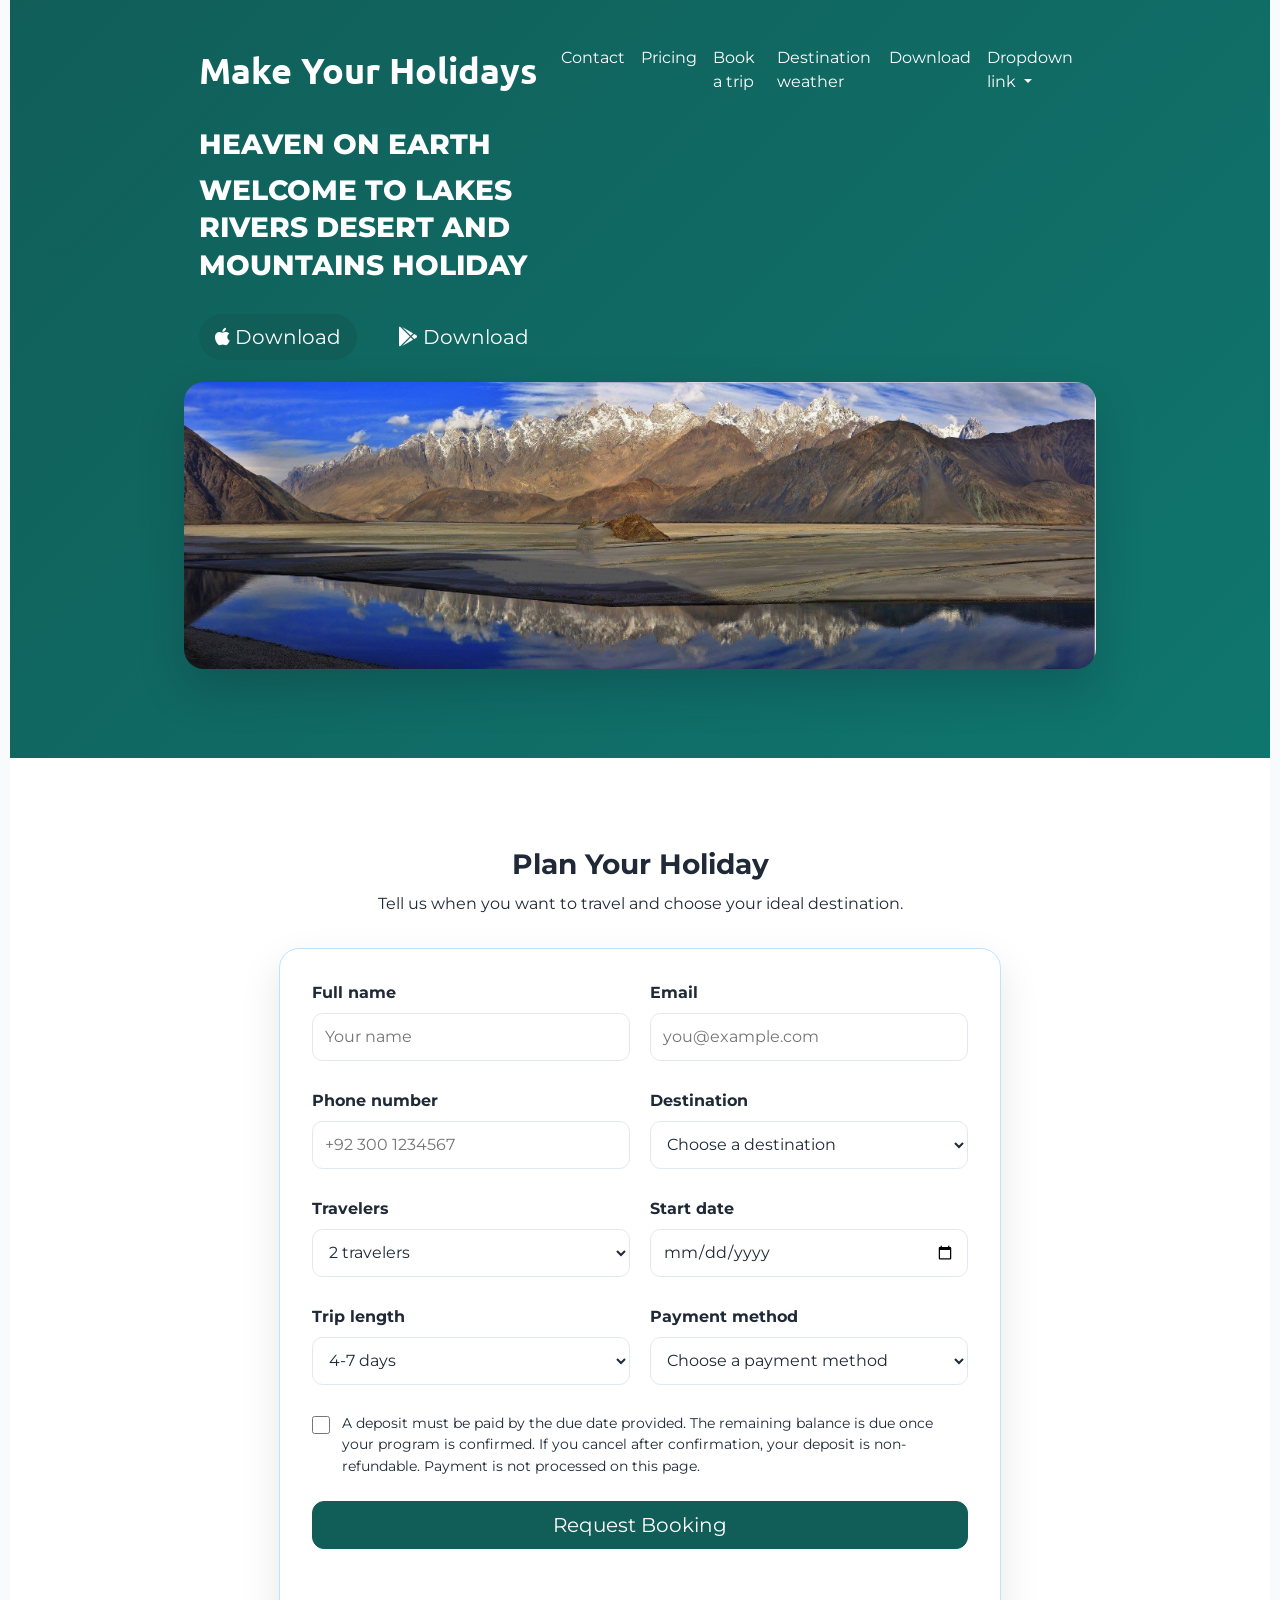
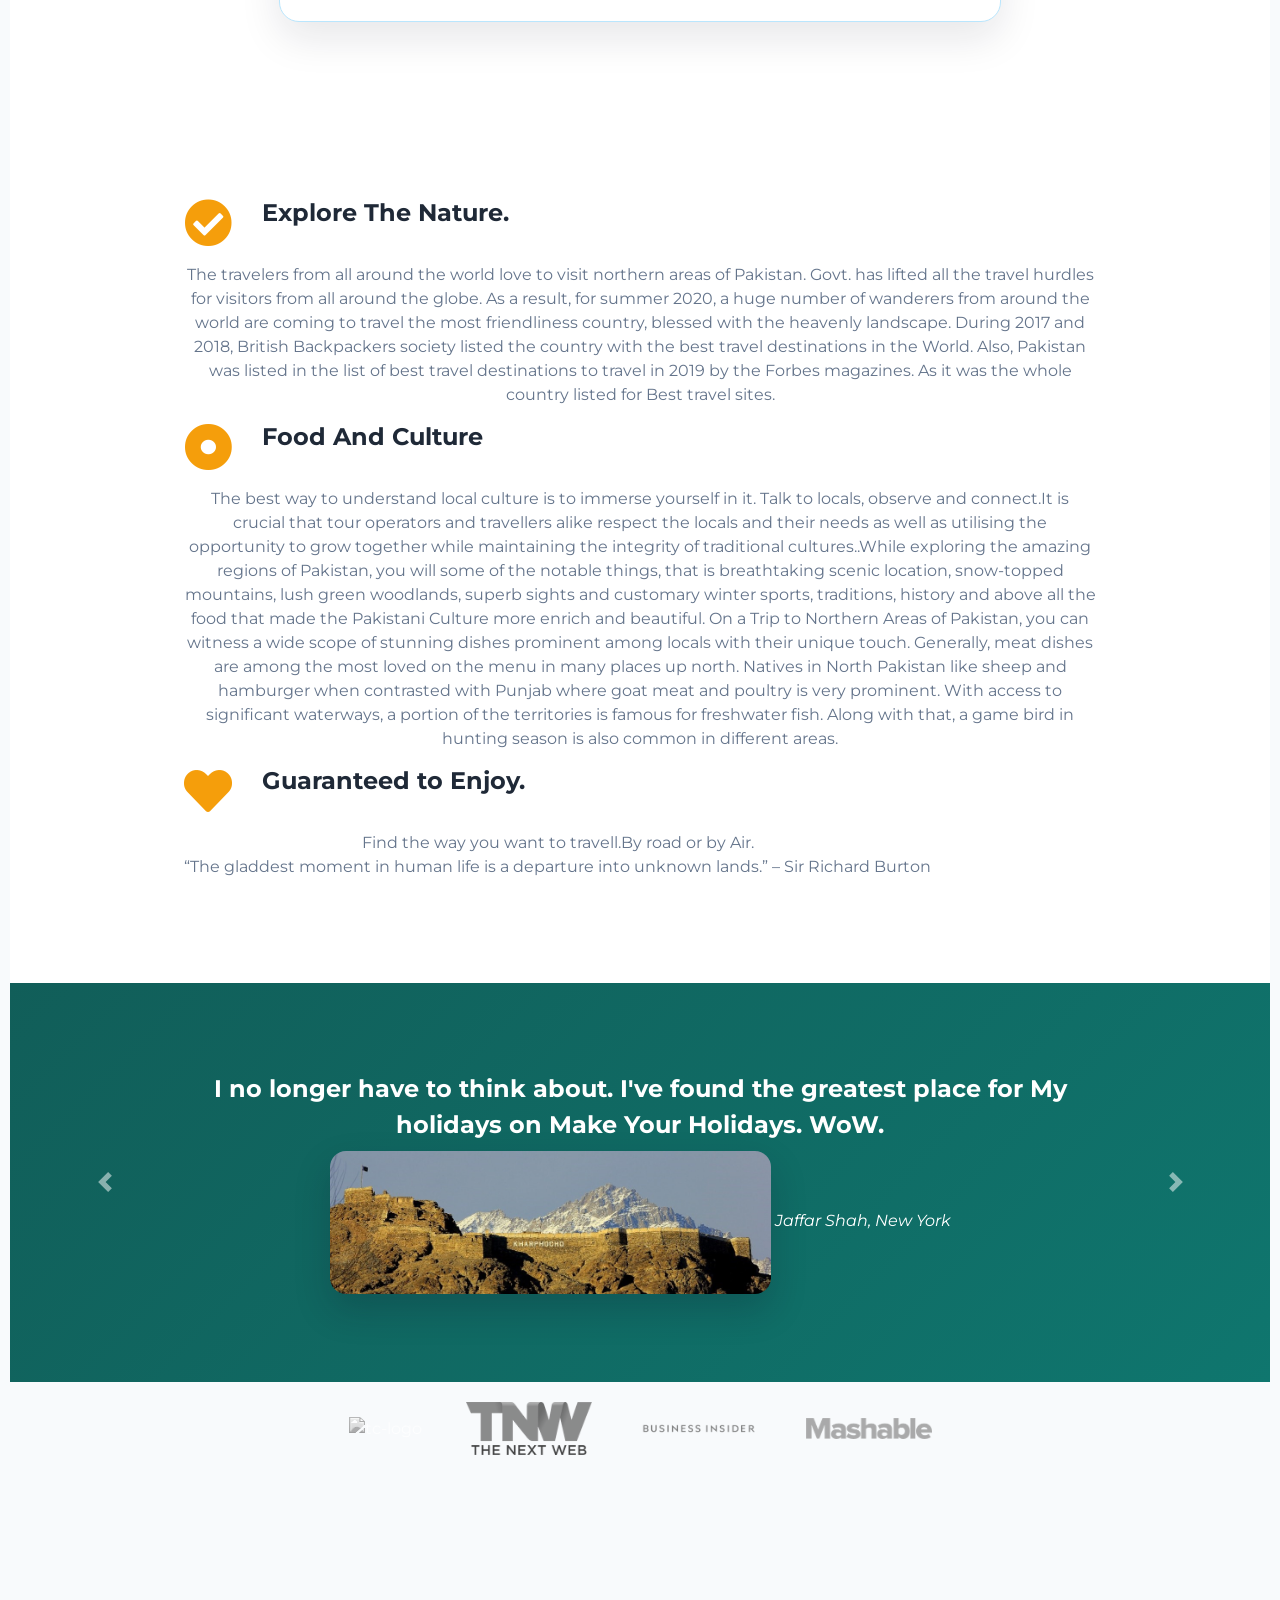
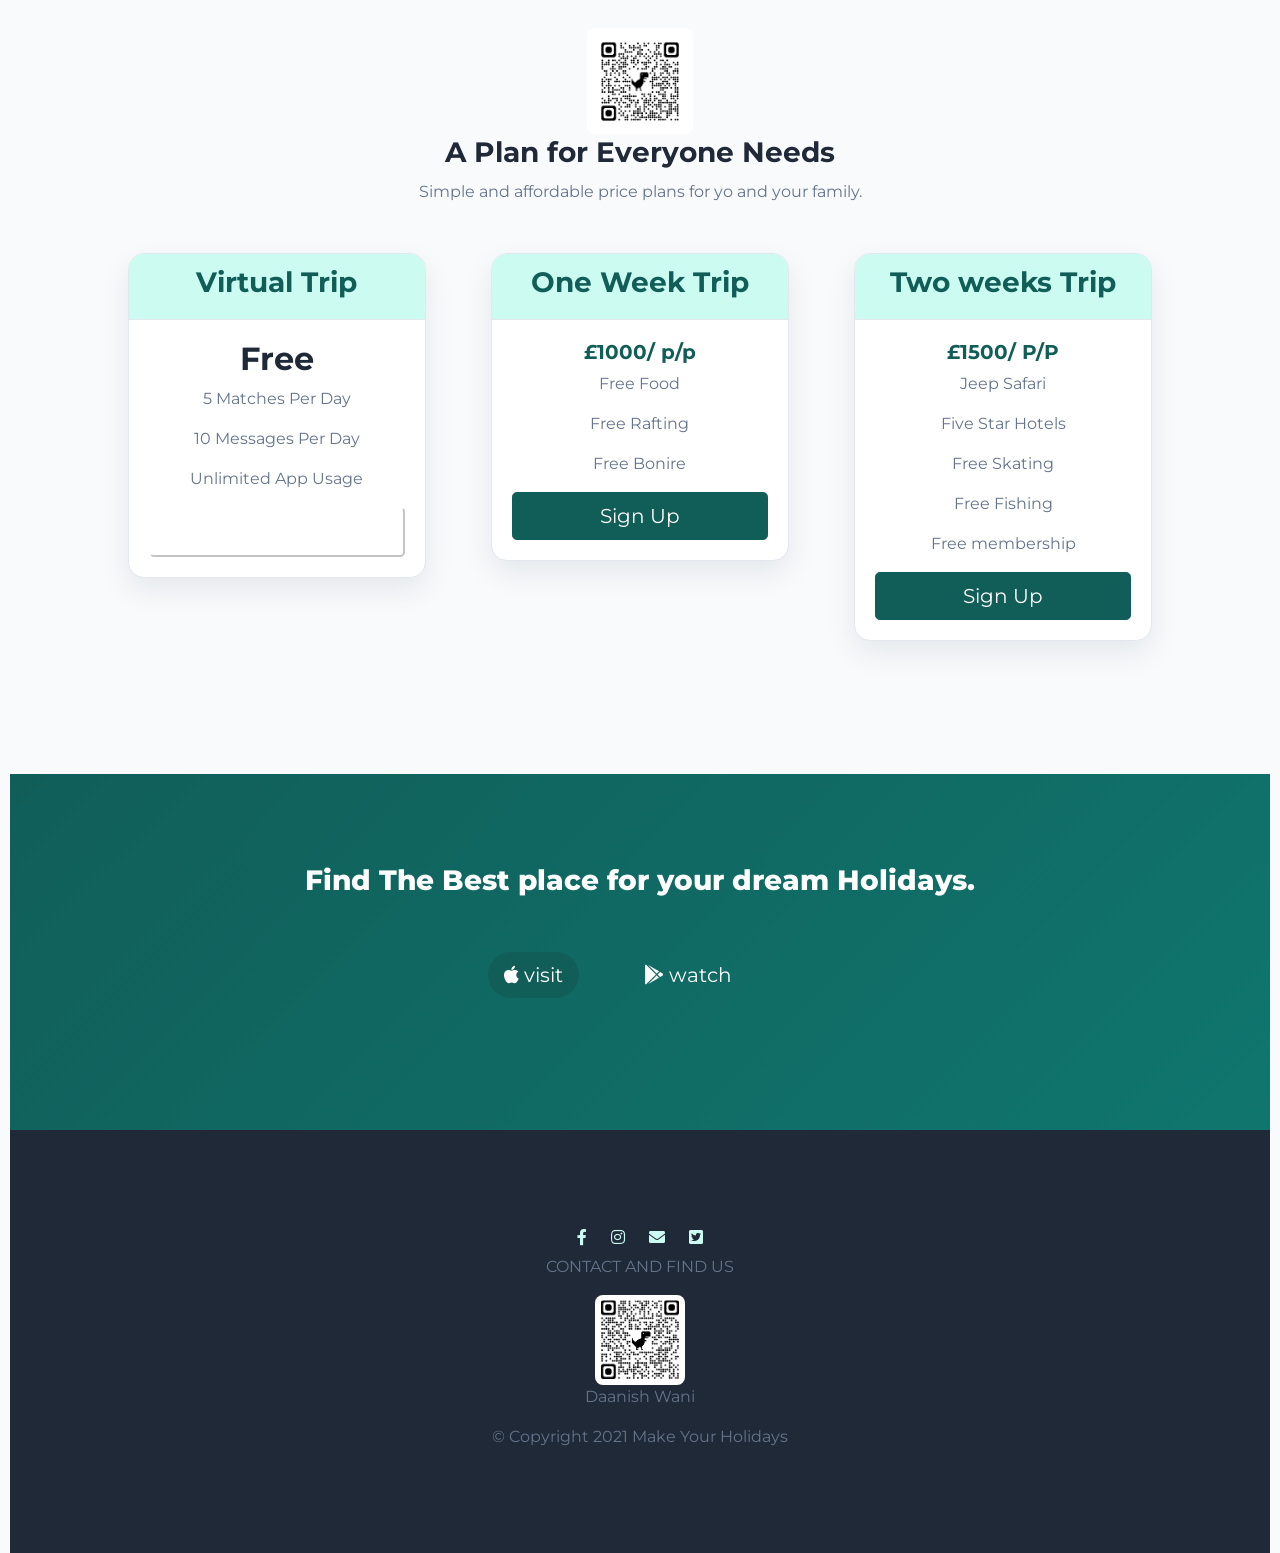
==== commit 239b8cf6: "Add destination weather and booking payments Co-authored-by: Copilot App <223556219+Copilot@users.no" ====
--- a/index.html
+++ b/index.html
@@ -42,6 +42,9 @@
               <a class="nav-link" href="#booking">Book a trip</a>
             </li>
             <li class="nav-item">
+              <a class="nav-link" href="weather.html">Destination weather</a>
+            </li>
+            <li class="nav-item">
               <a class="nav-link" href="#cta">Download</a>
             </li>
             <li class="nav-item dropdown">
@@ -96,6 +99,10 @@
             <input type="email" name="email" placeholder="you@example.com" required>
           </label>
           <label>
+            Phone number
+            <input type="tel" name="phone" autocomplete="tel" placeholder="+92 300 1234567" required>
+          </label>
+          <label>
             Destination
             <select name="destination" required>
               <option value="" selected disabled>Choose a destination</option>
@@ -128,7 +135,21 @@
               <option value="15+">15+ days</option>
             </select>
           </label>
-        </div>
+          <label>
+            Payment method
+            <select name="payment-method" required>
+              <option value="" selected disabled>Choose a payment method</option>
+              <option value="cash">Cash</option>
+              <option value="bank-transfer">Bank transfer</option>
+              <option value="card">Card</option>
+              <option value="mobile-wallet">Mobile wallet</option>
+            </select>
+          </label>
+        </div>
+        <label class="booking-terms">
+          <input type="checkbox" name="deposit-terms" required>
+          <span>A deposit must be paid by the due date provided. The remaining balance is due once your program is confirmed. If you cancel after confirmation, your deposit is non-refundable. Payment is not processed on this page.</span>
+        </label>
         <button class="btn btn-lg btn-dark booking-submit" type="submit">Request Booking</button>
         <p class="booking-success" id="booking-success" role="status" aria-live="polite"></p>
       </form>
@@ -328,12 +349,14 @@
       var form = document.getElementById("booking-form");
       var success = document.getElementById("booking-success");
       var dateInput = form.elements["start-date"];
+      var paymentMethod = form.elements["payment-method"];
 
       dateInput.min = new Date().toISOString().split("T")[0];
 
       form.addEventListener("submit", function (event) {
         event.preventDefault();
-        success.textContent = "Thank you! Your trip request has been received.";
+        success.textContent = "Thank you! Your request is ready. We’ll follow up about your selected payment method: "
+          + paymentMethod.options[paymentMethod.selectedIndex].text + ".";
         form.reset();
         dateInput.min = new Date().toISOString().split("T")[0];
       });
--- a/CSS/styles.css
+++ b/CSS/styles.css
@@ -235,7 +235,7 @@
   max-width: 900px;
   margin: 2rem auto 0;
   padding: 2rem;
-  border: 1px solid var(--border);
+  border: 1px solid #bae6fd;
   border-radius: 1.25rem;
   background: var(--surface);
   box-shadow: 0 16px 40px rgba(15, 23, 42, 0.1);
@@ -270,8 +270,28 @@
 
 .booking-form input:focus,
 .booking-form select:focus {
-  border-color: var(--primary);
-  outline: 3px solid var(--primary-light);
+  border-color: #38bdf8;
+  outline: 3px solid #bae6fd;
+}
+
+.booking-form .booking-terms {
+  display: flex;
+  flex-direction: row;
+  align-items: flex-start;
+  gap: 0.75rem;
+  margin-top: 1.25rem;
+  font-size: 0.9rem;
+  font-weight: 400;
+  line-height: 1.5;
+}
+
+.booking-form .booking-terms input[type="checkbox"] {
+  width: 18px;
+  height: 18px;
+  flex: 0 0 18px;
+  margin-top: 0.2rem;
+  padding: 0;
+  accent-color: var(--primary);
 }
 
 .booking-submit {
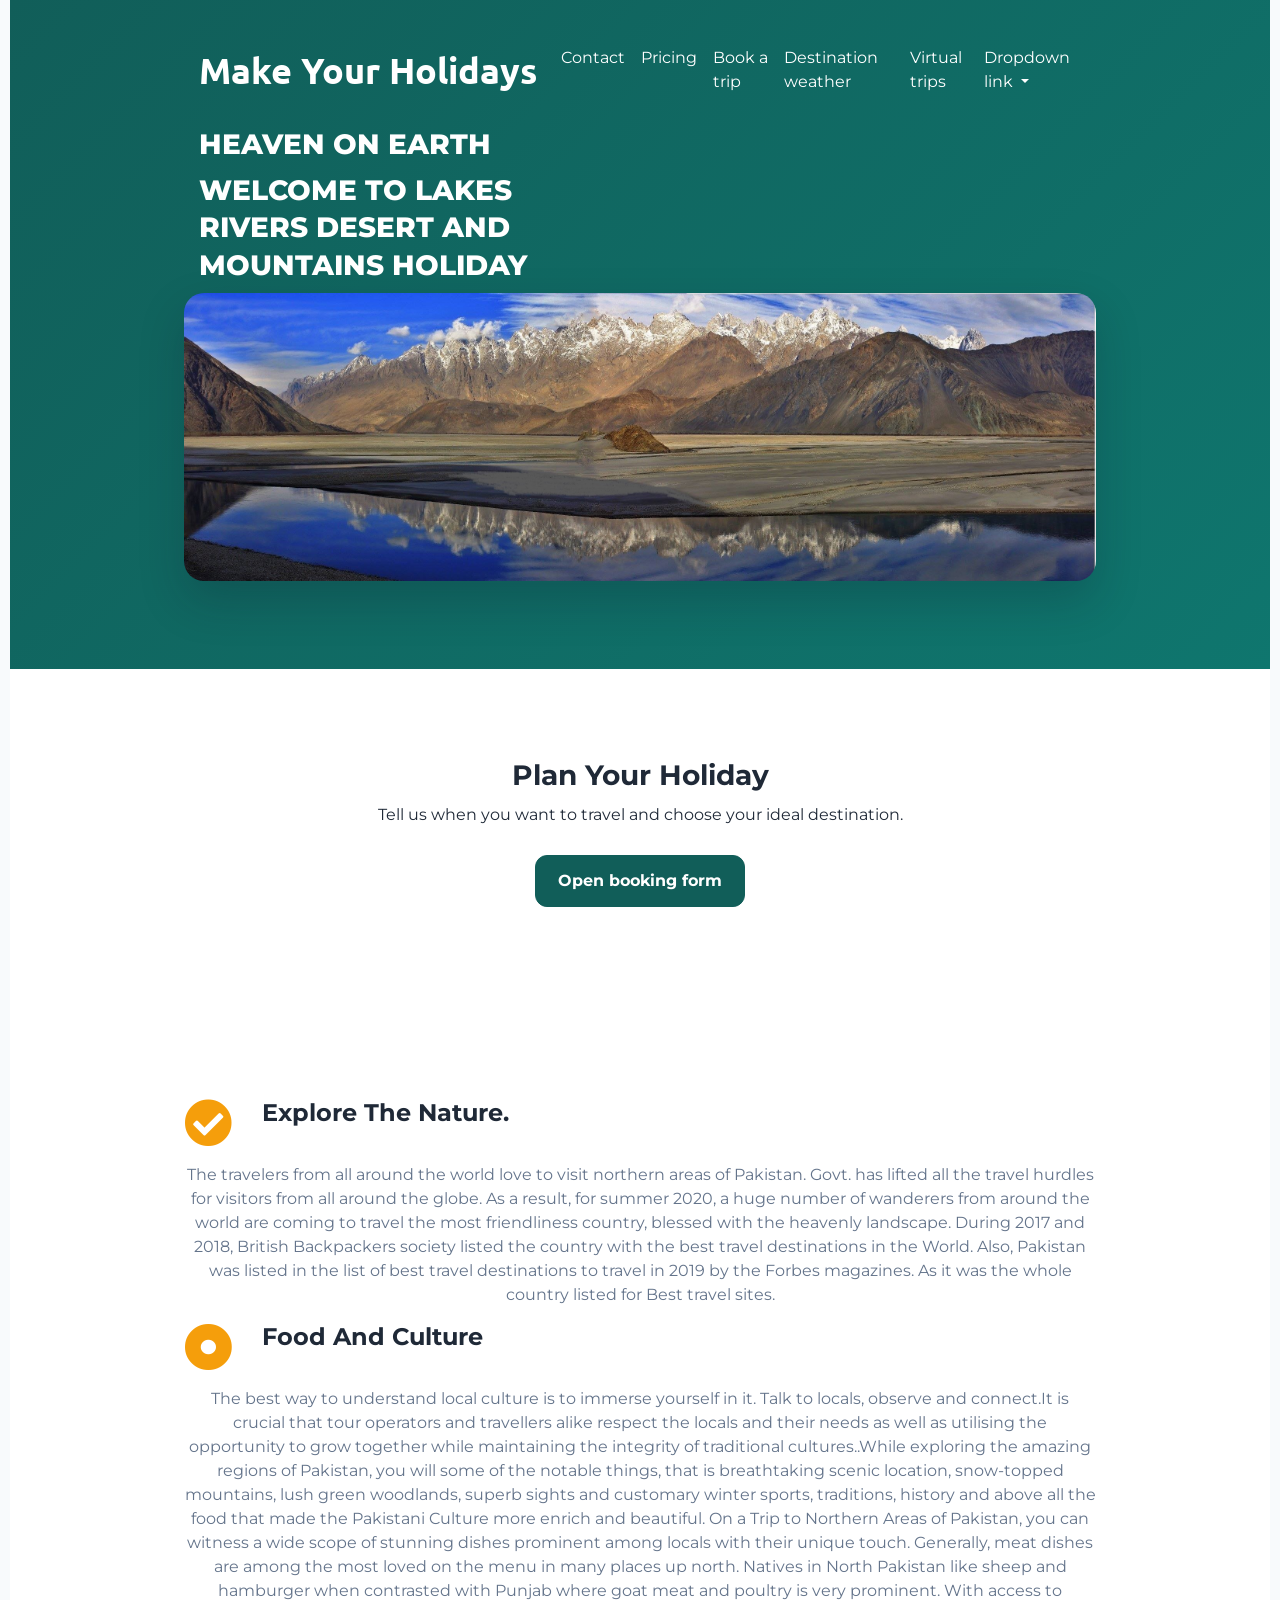
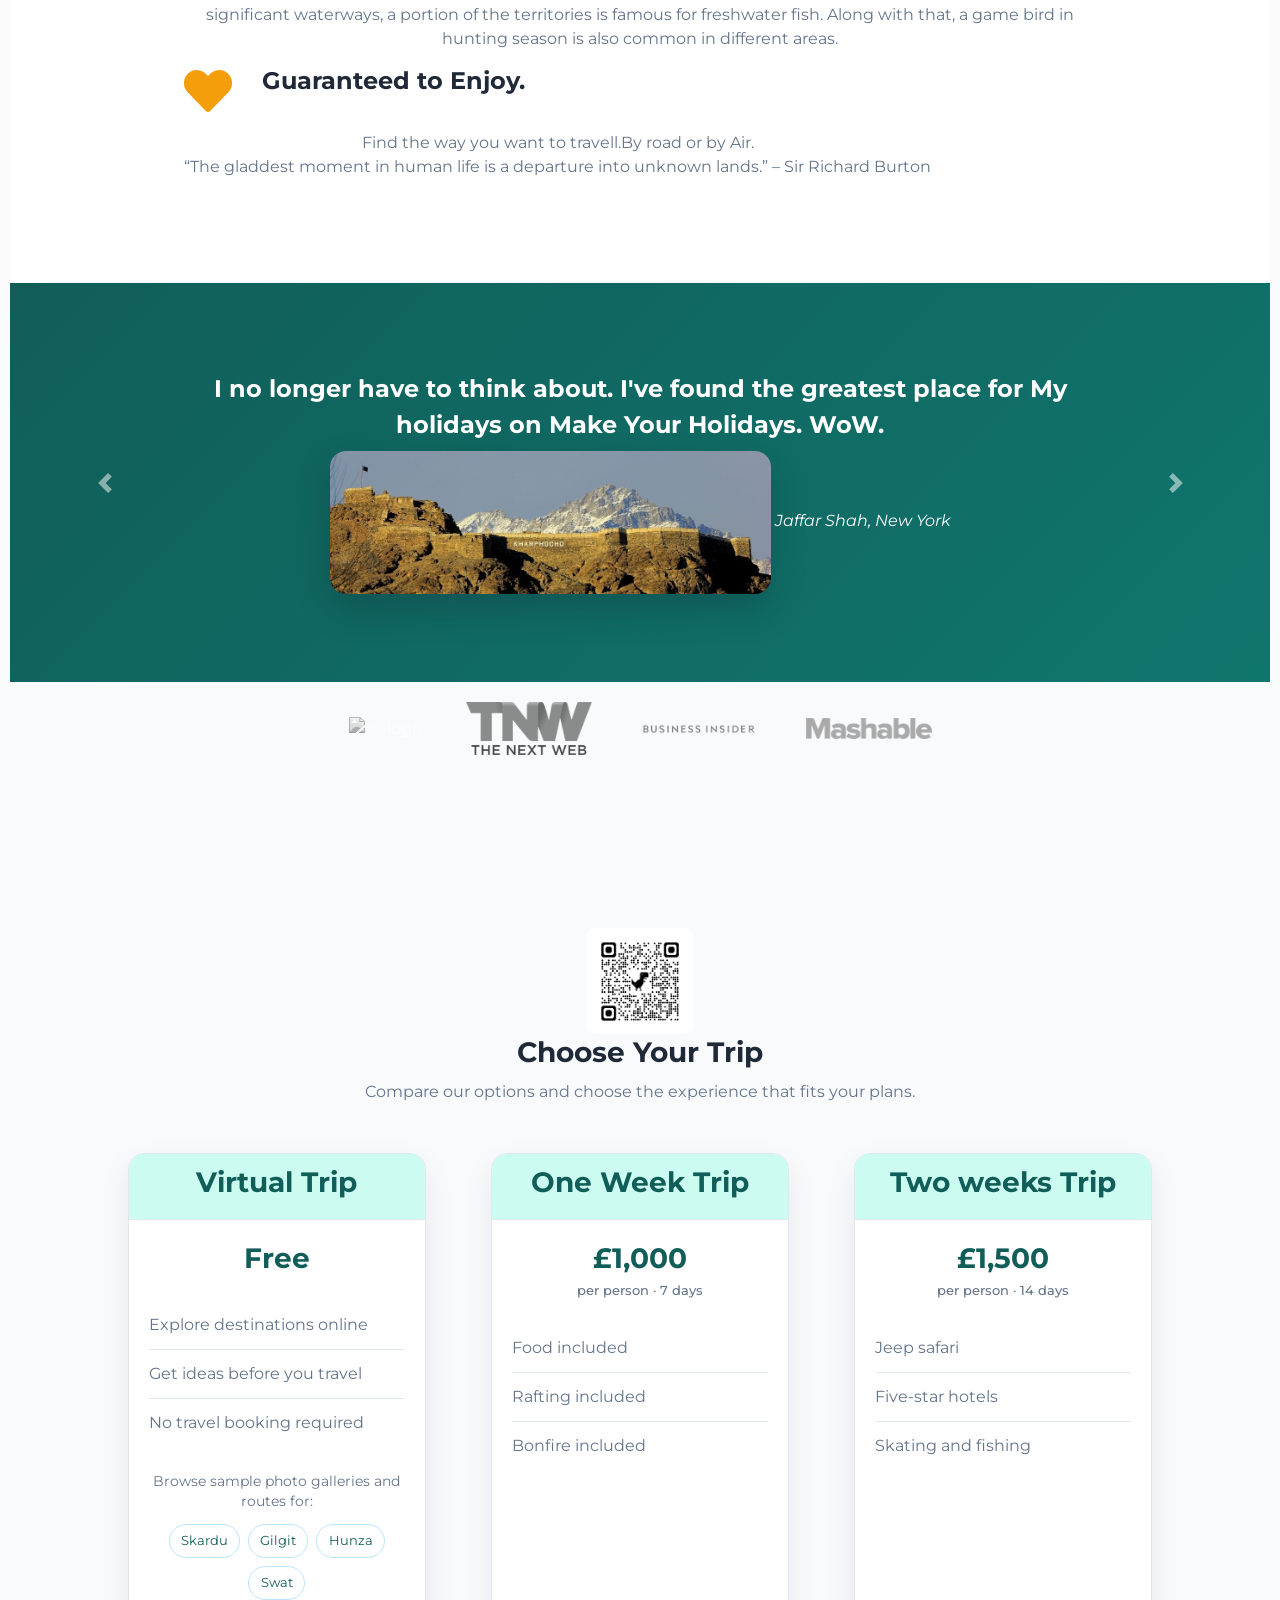
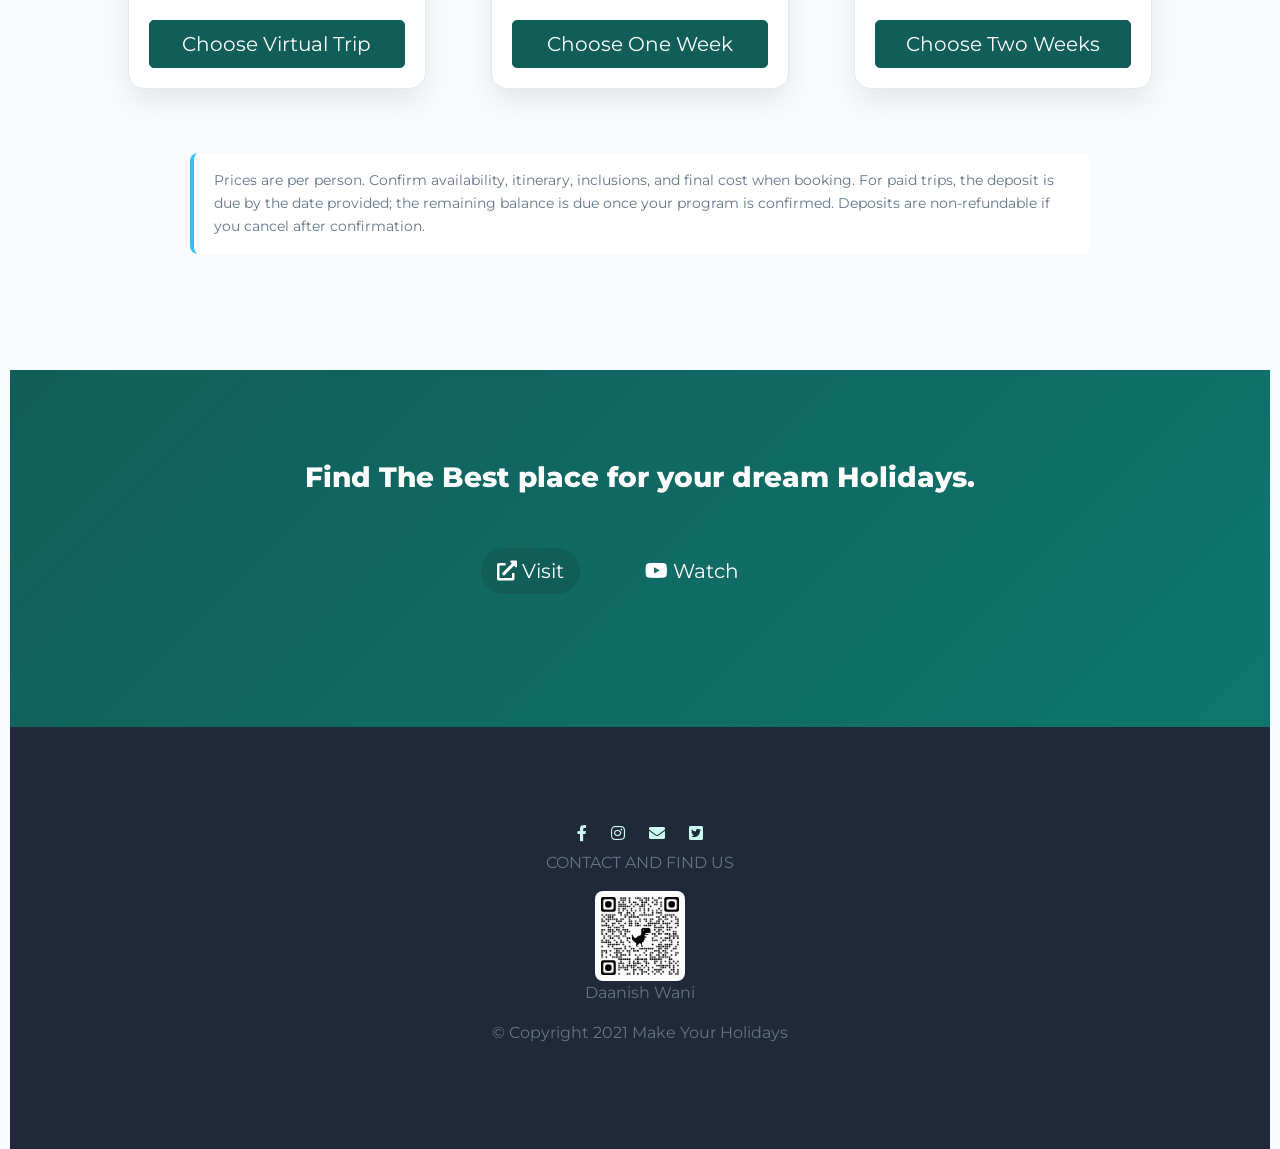
==== commit 813a2e3a: "Add virtual destination tours Co-authored-by: Copilot App <223556219+Copilot@users.noreply.github.co" ====
--- a/index.html
+++ b/index.html
@@ -45,7 +45,7 @@
               <a class="nav-link" href="weather.html">Destination weather</a>
             </li>
             <li class="nav-item">
-              <a class="nav-link" href="#cta">Download</a>
+              <a class="nav-link" href="virtual-tour.html">Virtual trips</a>
             </li>
             <li class="nav-item dropdown">
               <a class="nav-link dropdown-toggle" href="#" id="navbarDropdownMenuLink" data-toggle="dropdown" aria-haspopup="true" aria-expanded="false">
@@ -70,8 +70,6 @@
         <div class="col-lg-6">
           <h1 class="big-heading">HEAVEN ON EARTH</h1>
           <h1 class="big-heading">WELCOME TO LAKES RIVERS DESERT AND MOUNTAINS HOLIDAY</h1>
-          <button type="button" class="btn btn-dark btn-lg download-button"><i class="fab fa-apple"></i> Download</button>
-          <button type="button" class=" btn btn-outline-dark btn-lg download-button"> <i class="fab fa-google-play"></i> Download</button>
         </div>
         <img class="card-img-top" src="images/skardu7.jpg" alt="skardu-image">
 
@@ -88,6 +86,8 @@
       <h2 class="section-heading">Plan Your Holiday</h2>
       <p>Tell us when you want to travel and choose your ideal destination.</p>
 
+      <button class="booking-toggle" id="booking-toggle" type="button" aria-expanded="false" aria-controls="booking-content">Open booking form</button>
+      <div id="booking-content" hidden>
       <form class="booking-form" id="booking-form">
         <div class="booking-grid">
           <label>
@@ -106,10 +106,19 @@
             Destination
             <select name="destination" required>
               <option value="" selected disabled>Choose a destination</option>
-              <option>Skardu</option>
-              <option>Gilgit</option>
-              <option>Hunza</option>
-              <option>Swat</option>
+              <option value="skardu">Skardu</option>
+              <option value="gilgit">Gilgit</option>
+              <option value="hunza">Hunza</option>
+              <option value="swat">Swat</option>
+            </select>
+          </label>
+          <label>
+            Package
+            <select name="package" required>
+              <option value="" selected disabled>Choose a package</option>
+              <option value="virtual">Virtual Trip - Free</option>
+              <option value="one-week">One Week Trip - £1,000 per person</option>
+              <option value="two-weeks">Two Week Trip - £1,500 per person</option>
             </select>
           </label>
           <label>
@@ -148,11 +157,12 @@
         </div>
         <label class="booking-terms">
           <input type="checkbox" name="deposit-terms" required>
-          <span>A deposit must be paid by the due date provided. The remaining balance is due once your program is confirmed. If you cancel after confirmation, your deposit is non-refundable. Payment is not processed on this page.</span>
+          <span>For paid trips, a deposit must be paid by the due date provided. The remaining balance is due once your program is confirmed. If you cancel after confirmation, your deposit is non-refundable. Payment is not processed on this page.</span>
         </label>
         <button class="btn btn-lg btn-dark booking-submit" type="submit">Request Booking</button>
         <p class="booking-success" id="booking-success" role="status" aria-live="polite"></p>
       </form>
+      </div>
     </div>
   </section>
 
@@ -253,8 +263,8 @@
     <section class="white-section" id="pricing">
        <img class="QR"src="images/ScanForPay.png" alt="QR-image">
 
-      <h2 class="section-heading">A Plan for Everyone Needs</h2>
-      <p>Simple and affordable price plans for yo and your family.</p>
+      <h2 class="section-heading">Choose Your Trip</h2>
+      <p class="pricing-intro">Compare our options and choose the experience that fits your plans.</p>
 
       <div class="row">
 
@@ -264,12 +274,20 @@
               <h3>Virtual Trip</h3>
             </div>
             <div class="card-body">
-
-              <h2>Free</h2>
-              <p>5 Matches Per Day</p>
-              <p>10 Messages Per Day</p>
-              <p>Unlimited App Usage</p>
-              <button class="brn btn-lg btn-block btn-outline-dark" type="button">Sign Up</button>
+              <h2 class="price-text">Free</h2>
+              <ul class="pricing-features">
+                <li>Explore destinations online</li>
+                <li>Get ideas before you travel</li>
+                <li>No travel booking required</li>
+              </ul>
+              <p class="virtual-trip-details">Browse sample photo galleries and routes for:</p>
+              <nav class="virtual-tour-destinations" aria-label="Virtual trip destinations">
+                <a href="virtual-tour.html?destination=skardu">Skardu</a>
+                <a href="virtual-tour.html?destination=gilgit">Gilgit</a>
+                <a href="virtual-tour.html?destination=hunza">Hunza</a>
+                <a href="virtual-tour.html?destination=swat">Swat</a>
+              </nav>
+              <a class="btn btn-lg btn-block btn-dark price-booking-link" href="#booking" data-package="virtual">Choose Virtual Trip</a>
             </div>
           </div>
         </div>
@@ -281,11 +299,13 @@
             </div>
 
             <div class="card-body">
-              <h2 class="price-text">£1000/ p/p</h2>
-              <p>Free Food</p>
-              <p>Free Rafting</p>
-              <p>Free Bonire </p>
-              <button class=" btn btn-lg btn-block btn-dark" type="button">Sign Up</button>
+              <h2 class="price-text">£1,000 <small>per person · 7 days</small></h2>
+              <ul class="pricing-features">
+                <li>Food included</li>
+                <li>Rafting included</li>
+                <li>Bonfire included</li>
+              </ul>
+              <a class="btn btn-lg btn-block btn-dark price-booking-link" href="#booking" data-package="one-week">Choose One Week</a>
 
             </div>
           </div>
@@ -296,17 +316,19 @@
               <h3>Two weeks Trip</h3>
             </div>
             <div class="card-body">
-              <h2 class="price-text">£1500/ P/P</h2>
-              <p>Jeep Safari</p>
-              <p>Five Star Hotels</p>
-              <p>Free Skating</p>
-              <p>Free Fishing</p>
-              <p>Free membership</p>
-              <button class=" btn btn-lg btn-block btn-dark" type="button">Sign Up</button>
-            </div>
-
-          </div>
-        </div>
+              <h2 class="price-text">£1,500 <small>per person · 14 days</small></h2>
+              <ul class="pricing-features">
+                <li>Jeep safari</li>
+                <li>Five-star hotels</li>
+                <li>Skating and fishing</li>
+              </ul>
+              <a class="btn btn-lg btn-block btn-dark price-booking-link" href="#booking" data-package="two-weeks">Choose Two Weeks</a>
+            </div>
+
+          </div>
+        </div>
+      </div>
+      <p class="pricing-disclaimer">Prices are per person. Confirm availability, itinerary, inclusions, and final cost when booking. For paid trips, the deposit is due by the date provided; the remaining balance is due once your program is confirmed. Deposits are non-refundable if you cancel after confirmation.</p>
     </section>
 
 
@@ -317,8 +339,8 @@
 
 
         <h3 class="big-heading">Find The Best place for your dream Holidays.</h3>
-        <button class="download-button btn btn-lg btn-dark" type="button"><a class="cta" href="https://tripadvisor.co.uk/Tourism-g3576448-Gilgit_Baltistan-Vacations.html" target="_blank"><i class="fab fa-apple"></i> visit</button></a>
-        <button class="download-button btn btn-lg btn-outline-dark" type="button"><a class="cta" href="https://youtube.com/watch?v=F8cYhngAZfI" target="_blank"> <i class="fab fa-google-play"></i> watch</button>
+        <a class="download-button btn btn-lg btn-dark cta" href="https://tripadvisor.co.uk/Tourism-g3576448-Gilgit_Baltistan-Vacations.html" target="_blank" rel="noopener noreferrer"><i class="fas fa-external-link-alt"></i> Visit</a>
+        <a class="download-button btn btn-lg btn-outline-dark cta" href="https://youtube.com/watch?v=F8cYhngAZfI" target="_blank" rel="noopener noreferrer"><i class="fab fa-youtube"></i> Watch</a>
       </div>
     </section>
 
@@ -350,15 +372,95 @@
       var success = document.getElementById("booking-success");
       var dateInput = form.elements["start-date"];
       var paymentMethod = form.elements["payment-method"];
+      var packageSelect = form.elements["package"];
+      var tripLength = form.elements["trip-length"];
+      var bookingContent = document.getElementById("booking-content");
+      var bookingToggle = document.getElementById("booking-toggle");
+      var paymentMethodField = paymentMethod.closest("label");
+      var termsField = form.querySelector(".booking-terms");
+      var termsCheckbox = form.elements["deposit-terms"];
+      var destinationSelect = form.elements["destination"];
+      var packageDurations = {
+        "one-week": "4-7",
+        "two-weeks": "8-14"
+      };
+
+      function updatePackageFields() {
+        var isVirtualTrip = packageSelect.value === "virtual";
+        var packageDuration = packageDurations[packageSelect.value];
+        if (isVirtualTrip) {
+          dateInput.value = "";
+          tripLength.value = "";
+          paymentMethod.value = "";
+        } else if (packageDuration) {
+          tripLength.value = packageDuration;
+        }
+        dateInput.disabled = isVirtualTrip;
+        dateInput.required = !isVirtualTrip;
+        tripLength.disabled = isVirtualTrip || Boolean(packageDuration);
+        tripLength.required = !isVirtualTrip;
+        paymentMethodField.hidden = isVirtualTrip;
+        paymentMethod.disabled = isVirtualTrip;
+        paymentMethod.required = !isVirtualTrip;
+        termsField.hidden = isVirtualTrip;
+        termsCheckbox.disabled = isVirtualTrip;
+        termsCheckbox.required = !isVirtualTrip;
+      }
+
+      function setBookingOpen(isOpen) {
+        bookingContent.hidden = !isOpen;
+        bookingToggle.setAttribute("aria-expanded", String(isOpen));
+        bookingToggle.textContent = isOpen ? "Hide booking form" : "Open booking form";
+      }
 
       dateInput.min = new Date().toISOString().split("T")[0];
+
+      bookingToggle.addEventListener("click", function () {
+        setBookingOpen(bookingContent.hidden);
+      });
+      document.querySelectorAll('a[href="#booking"]').forEach(function (link) {
+        link.addEventListener("click", function () {
+          setBookingOpen(true);
+        });
+      });
+
+      var query = new URLSearchParams(window.location.search);
+      if (Array.from(destinationSelect.options).some(function (option) {
+        return option.value === query.get("destination");
+      })) {
+        destinationSelect.value = query.get("destination");
+      }
+      if (Array.from(packageSelect.options).some(function (option) {
+        return option.value === query.get("package");
+      })) {
+        packageSelect.value = query.get("package");
+      }
+
+      packageSelect.addEventListener("change", updatePackageFields);
+      document.querySelectorAll(".price-booking-link").forEach(function (link) {
+        link.addEventListener("click", function () {
+          packageSelect.value = link.dataset.package;
+          updatePackageFields();
+          if (window.location.hash === "#booking") {
+            setBookingOpen(true);
+          }
+        });
+      });
+
+      updatePackageFields();
 
       form.addEventListener("submit", function (event) {
         event.preventDefault();
-        success.textContent = "Thank you! Your request is ready. We’ll follow up about your selected payment method: "
-          + paymentMethod.options[paymentMethod.selectedIndex].text + ".";
+        var selectedPackage = packageSelect.options[packageSelect.selectedIndex].text;
+        var confirmation = "Thank you! Your request for " + selectedPackage + " is ready.";
+        if (paymentMethod.value) {
+          confirmation += " We’ll follow up about your selected payment method: "
+            + paymentMethod.options[paymentMethod.selectedIndex].text + ".";
+        }
+        success.textContent = confirmation;
         form.reset();
         dateInput.min = new Date().toISOString().split("T")[0];
+        updatePackageFields();
       });
     }());
   </script>
--- a/CSS/styles.css
+++ b/CSS/styles.css
@@ -203,12 +203,19 @@
 }
 
 #pricing .card {
+  width: 100%;
+  height: 100%;
   border: 1px solid var(--border);
   border-radius: 1rem;
   box-shadow: 0 12px 30px rgba(15, 23, 42, 0.08);
   overflow: hidden;
 }
 
+#pricing .card-body {
+  display: flex;
+  flex-direction: column;
+}
+
 #pricing .card-header {
   background: var(--primary-light);
   color: var(--primary-dark);
@@ -216,12 +223,92 @@
 }
 
 .price-text {
-  font-size: 1.25rem;
-  line-height: 1.5rem;
+  font-size: 1.75rem;
+  line-height: 1.3;
   color: var(--primary-dark);
 }
 
+.price-text small {
+  display: block;
+  margin-top: 0.4rem;
+  color: var(--muted);
+  font-size: 0.8rem;
+  font-weight: 500;
+}
+
+.pricing-features {
+  flex: 1;
+  margin: 1rem 0 1.5rem;
+  padding: 0;
+  list-style: none;
+  text-align: left;
+}
+
+.pricing-features li {
+  padding: 0.75rem 0;
+  border-bottom: 1px solid var(--border);
+  color: var(--muted);
+}
+
+.pricing-features li:last-child {
+  border-bottom: 0;
+}
+
+.price-booking-link {
+  margin-top: auto;
+  white-space: normal;
+}
+
+.virtual-trip-details {
+  margin: 0 0 0.75rem;
+  color: var(--muted);
+  font-size: 0.85rem;
+}
+
+.virtual-tour-destinations {
+  display: flex;
+  flex-wrap: wrap;
+  justify-content: center;
+  gap: 0.5rem;
+  margin-bottom: 1.25rem;
+}
+
+.virtual-tour-destinations a {
+  padding: 0.4rem 0.7rem;
+  border: 1px solid #bae6fd;
+  border-radius: 999px;
+  color: var(--primary-dark);
+  font-size: 0.8rem;
+  text-decoration: none;
+}
+
+.virtual-tour-destinations a:hover,
+.virtual-tour-destinations a:focus {
+  border-color: #38bdf8;
+  background: #f0f9ff;
+}
+
+.pricing-intro,
+.pricing-disclaimer {
+  max-width: 900px;
+  margin-right: auto;
+  margin-left: auto;
+}
+
+.pricing-disclaimer {
+  margin-top: 2rem;
+  padding: 1rem 1.25rem;
+  border-left: 4px solid #38bdf8;
+  border-radius: 0.5rem;
+  background: var(--surface);
+  color: var(--muted);
+  font-size: 0.9rem;
+  line-height: 1.6;
+  text-align: left;
+}
+
 .pricing-colum {
+  display: flex;
   padding: 3%;
 }
 
@@ -229,6 +316,30 @@
 .booking-section {
   max-width: 1100px;
   margin: 0 auto;
+}
+
+.booking-toggle {
+  display: inline-block;
+  margin: 0.75rem auto 1rem;
+  padding: 0.8rem 1.4rem;
+  border: 1px solid var(--primary-dark);
+  border-radius: 0.75rem;
+  background: var(--primary-dark);
+  color: var(--surface);
+  font: inherit;
+  font-weight: 700;
+  cursor: pointer;
+}
+
+.booking-toggle:hover,
+.booking-toggle:focus {
+  border-color: var(--primary);
+  background: var(--primary);
+}
+
+.booking-toggle:focus-visible {
+  outline: 3px solid #bae6fd;
+  outline-offset: 3px;
 }
 
 .booking-form {
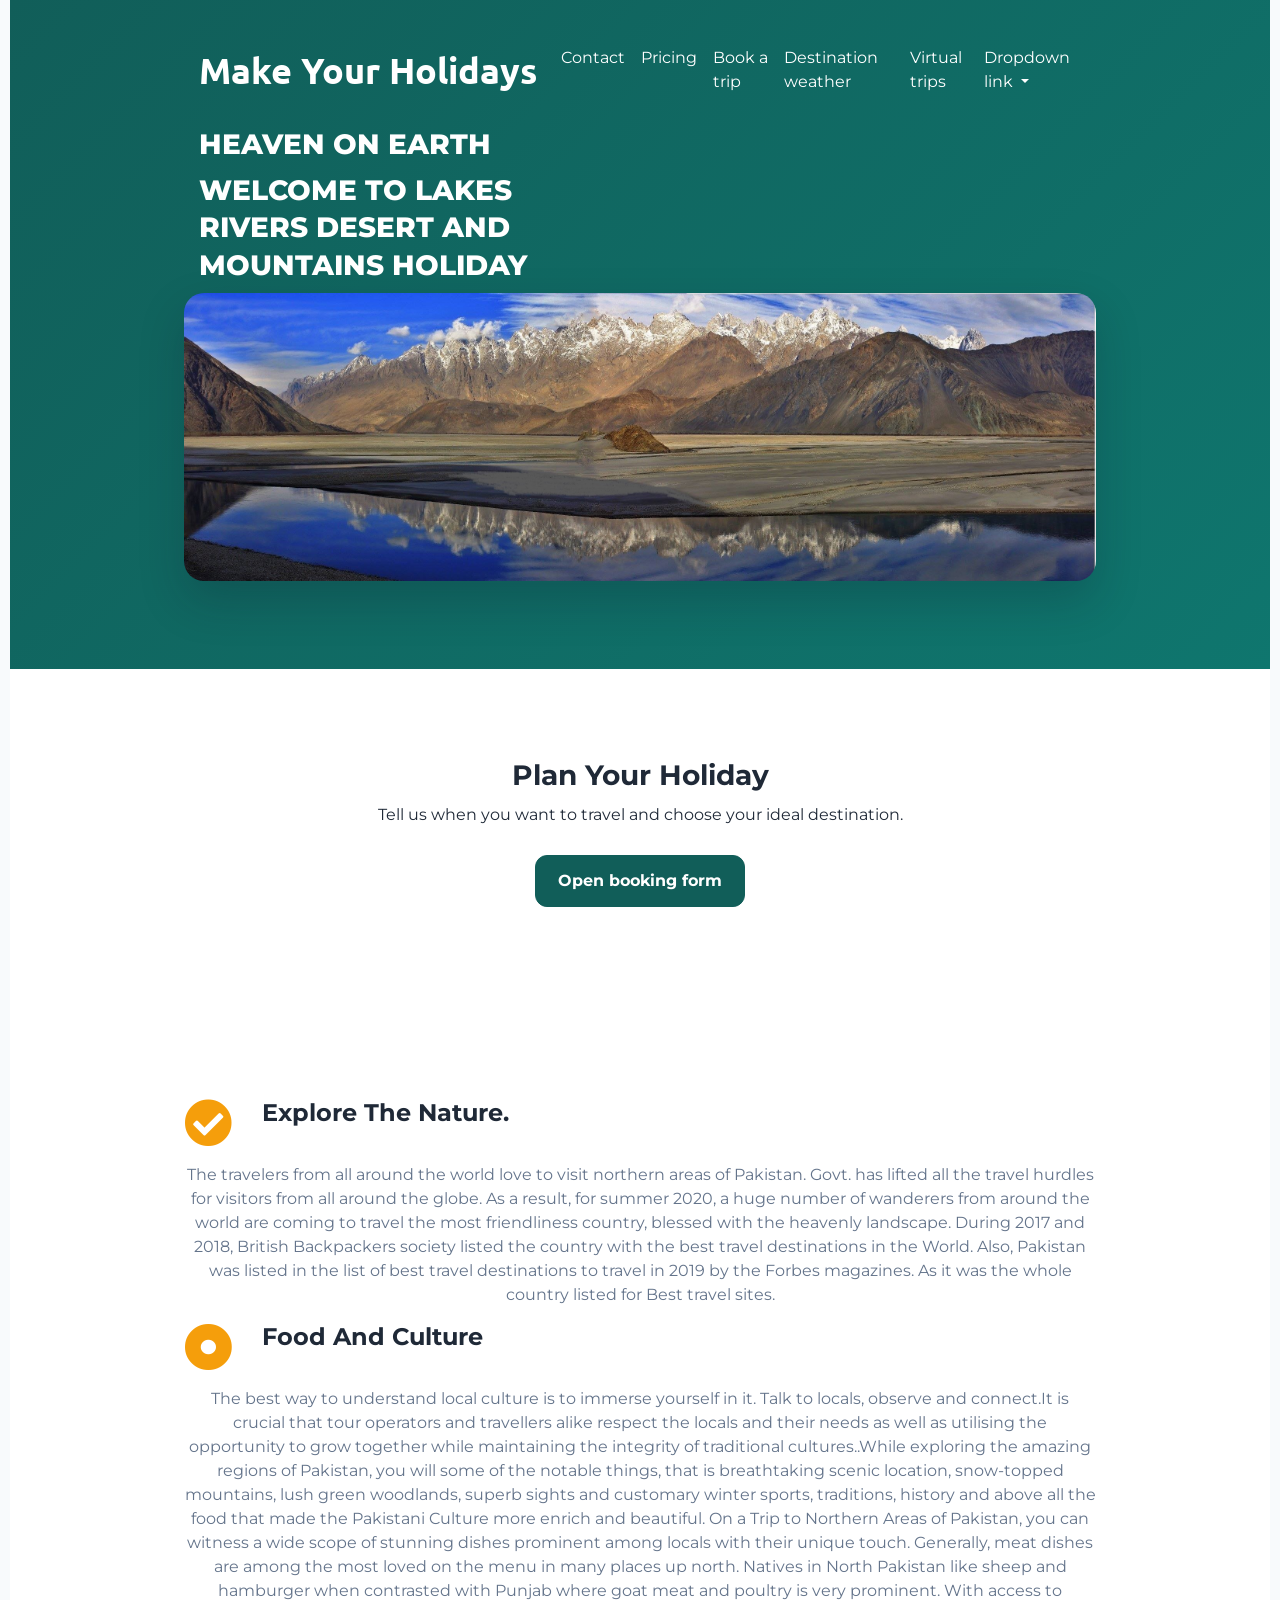
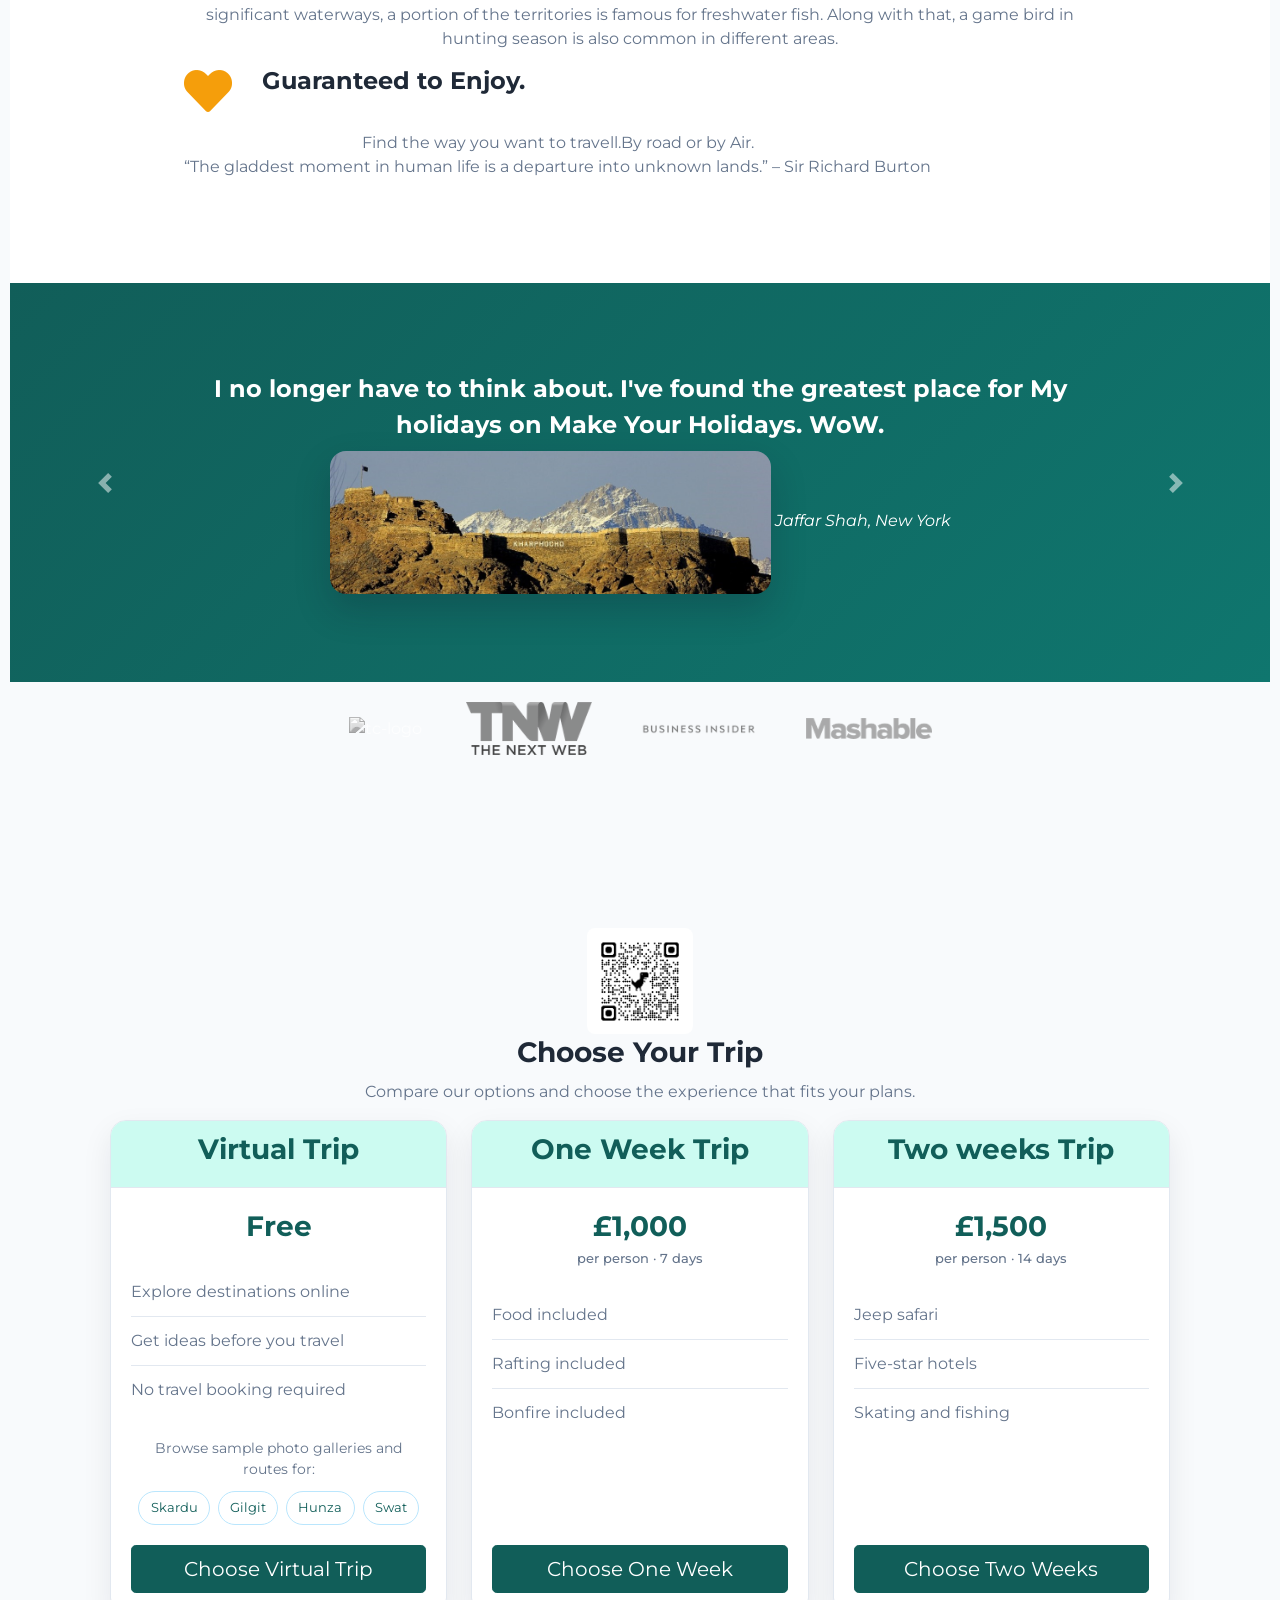
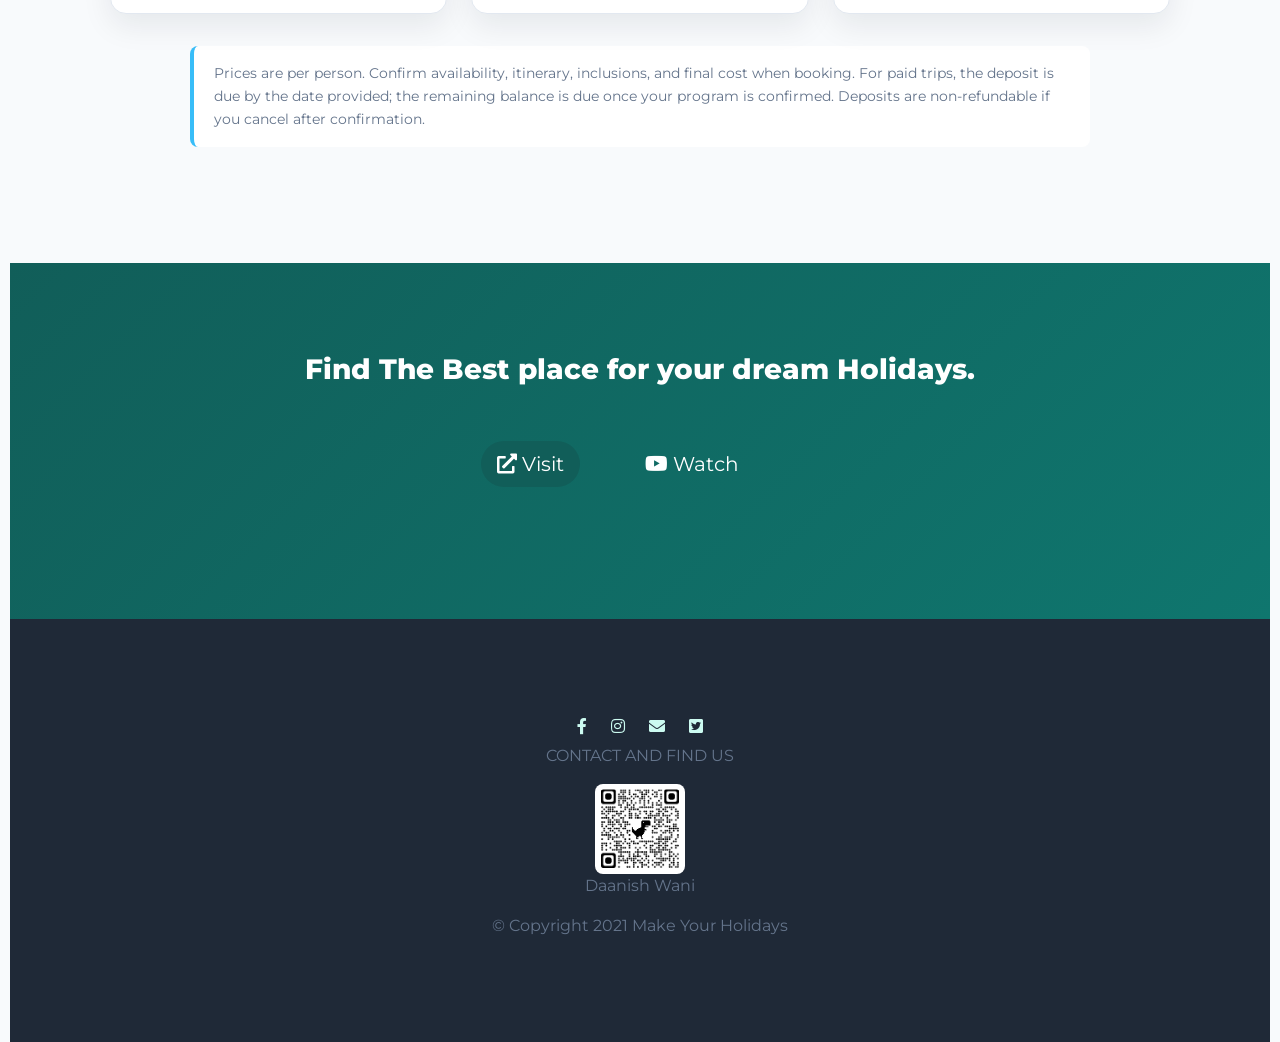
==== commit 6d8b6bc1: "Make pricing cards equal size Co-authored-by: Copilot App <223556219+Copilot@users.noreply.github.co" ====
--- a/index.html
+++ b/index.html
@@ -266,9 +266,9 @@
       <h2 class="section-heading">Choose Your Trip</h2>
       <p class="pricing-intro">Compare our options and choose the experience that fits your plans.</p>
 
-      <div class="row">
-
-        <div class=" pricing-colum col-lg-4 col-md-6">
+      <div class="pricing-grid">
+
+        <div class="pricing-colum">
           <div class="card">
             <div class="card-header">
               <h3>Virtual Trip</h3>
@@ -292,7 +292,7 @@
           </div>
         </div>
 
-        <div class="pricing-colum col-lg-4 col-md-6">
+        <div class="pricing-colum">
           <div class="card">
             <div class="card-header">
               <h3>One Week Trip</h3>
@@ -310,7 +310,7 @@
             </div>
           </div>
         </div>
-        <div class="pricing-colum col-lg-4">
+        <div class="pricing-colum">
           <div class="card">
             <div class="card-header">
               <h3>Two weeks Trip</h3>
--- a/CSS/styles.css
+++ b/CSS/styles.css
@@ -202,7 +202,17 @@
   background: var(--surface-alt);
 }
 
+#pricing .pricing-grid {
+  display: grid;
+  grid-template-columns: repeat(3, minmax(0, 1fr));
+  grid-auto-rows: 1fr;
+  gap: 1.5rem;
+  align-items: stretch;
+}
+
 #pricing .card {
+  display: flex;
+  flex-direction: column;
   width: 100%;
   height: 100%;
   border: 1px solid var(--border);
@@ -213,6 +223,7 @@
 
 #pricing .card-body {
   display: flex;
+  flex: 1;
   flex-direction: column;
 }
 
@@ -309,7 +320,8 @@
 
 .pricing-colum {
   display: flex;
-  padding: 3%;
+  min-width: 0;
+  padding: 0;
 }
 
 /* Booking */
@@ -491,7 +503,17 @@
     padding: 60px 20px;
   }
 
+  #pricing .pricing-grid {
+    grid-template-columns: repeat(2, minmax(0, 1fr));
+  }
+
   .press-logo {
     width: 18%;
   }
-}
+
+  @media (max-width: 700px) {
+    #pricing .pricing-grid {
+      grid-template-columns: 1fr;
+    }
+  }
+}
